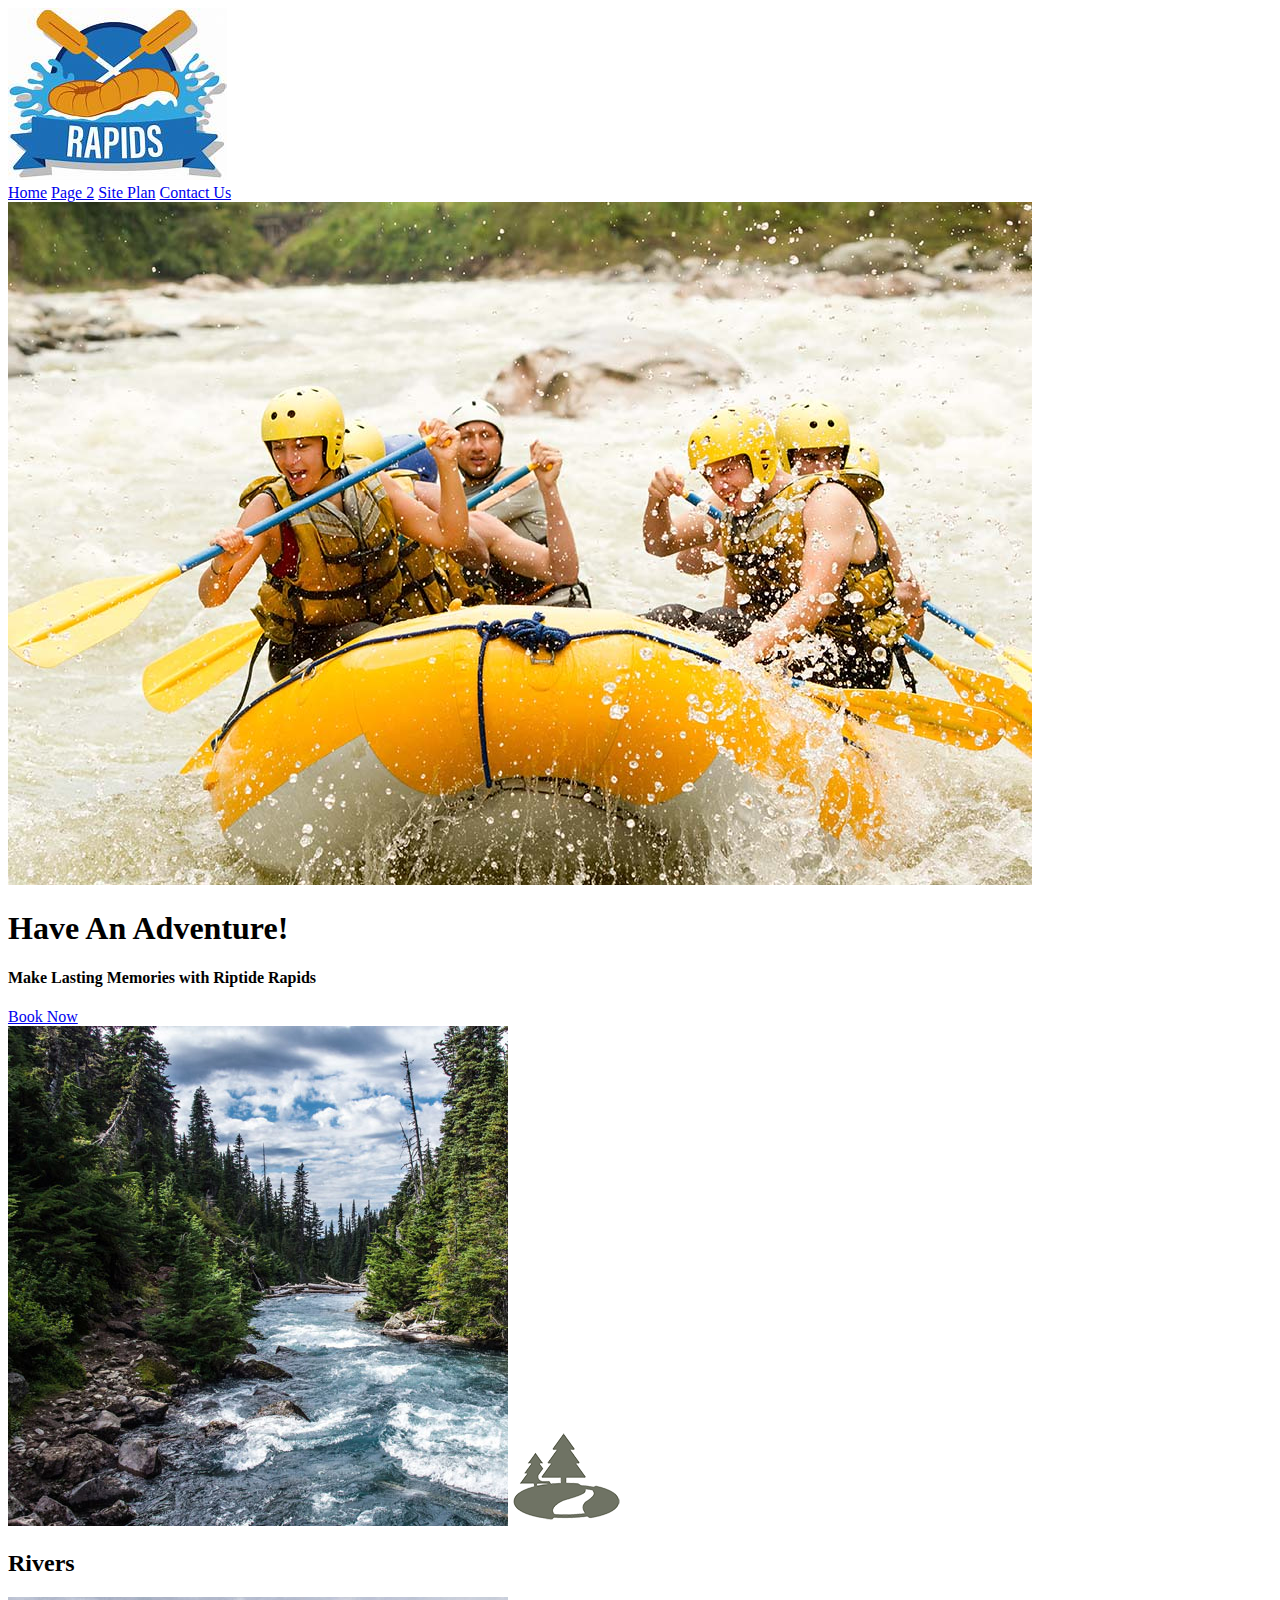
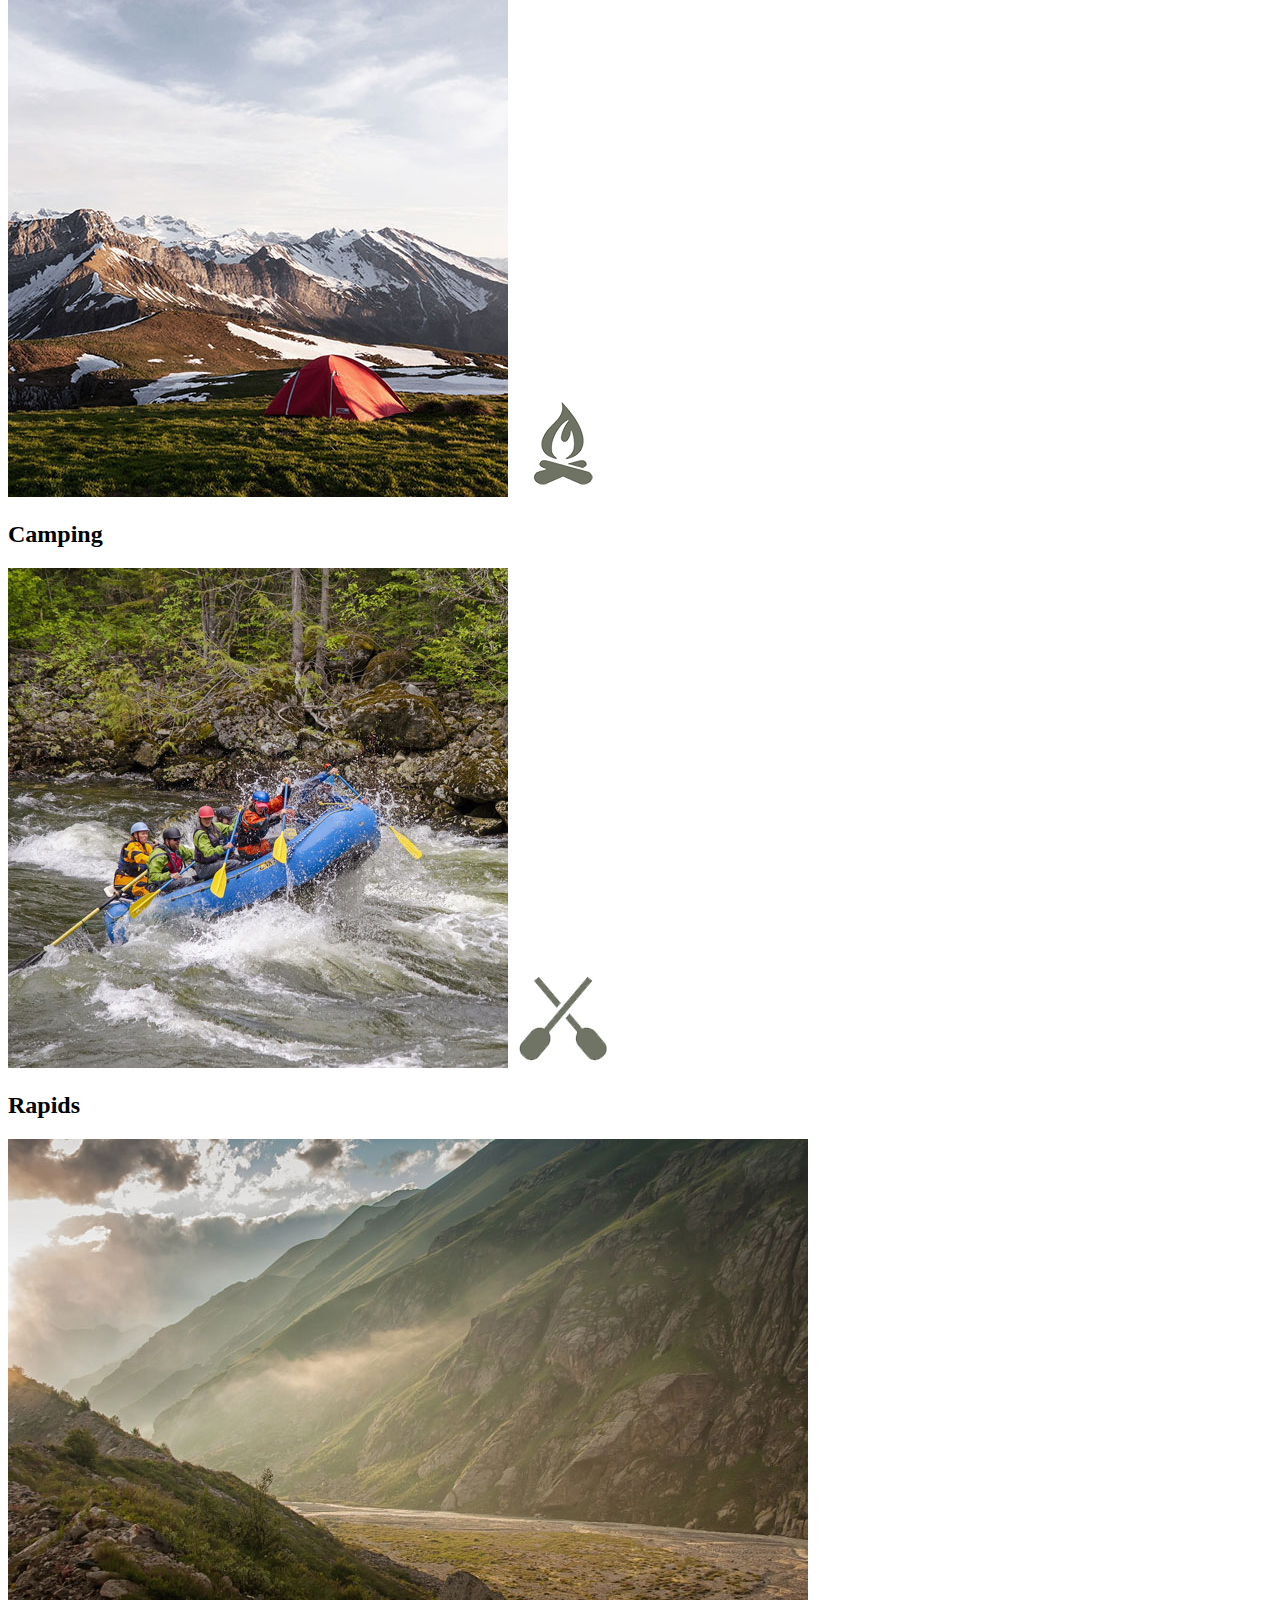
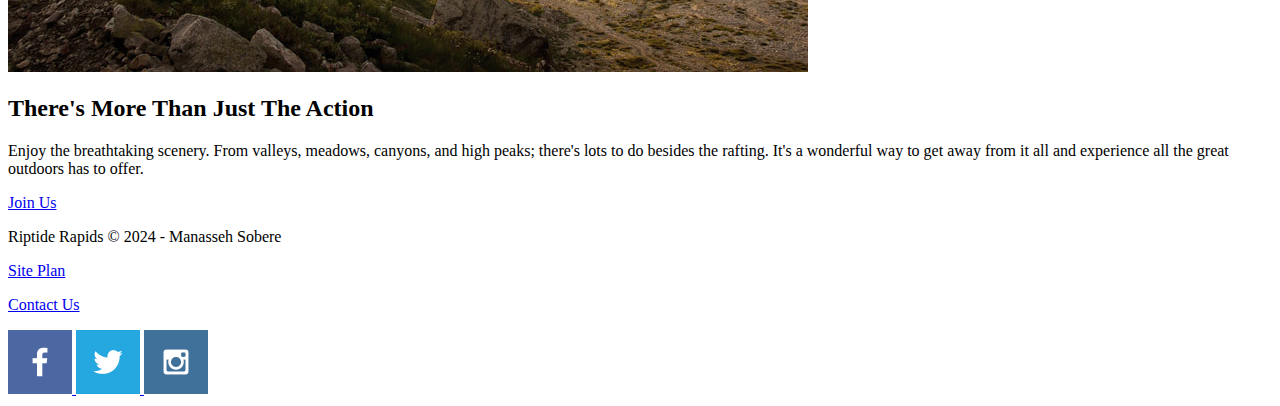
==== wwr/index.html @ bb6d7c85 "wwr index and pics added" ====
<!DOCTYPE html>
<html lang="en">
<head>
    <meta charset="UTF-8">
    <meta name="viewport" content="width=device-width, initial-scale=1.0">
    <title>Whitewater Rafting Vacations | Riptide Rapids | Home</title>
</head>
<body>
<header>
    <a id="logo_link" href="index.html" > 
        <img class="logo" src="images/rapids_crossedoars.jpeg" alt="Riptide Rapids Logo">
    </a>   
    <nav>
        <a href="index.html">Home</a>
        <a href="#">Page 2</a>
        <a href="site-plan-rafting.html">Site Plan</a>
        <a href="contactus.html">Contact Us</a>
    </nav>
</header>
<div id="hero">
    <div id="hero-box">
        <img id="hero-img" src="images/hero.png" alt="People enjoying rafting">
    </div>
    <section id="hero-msg">
        <h1 class="hometitle">Have An Adventure!</h1>
        <h4>Make Lasting Memories with Riptide Rapids</h4>
        <div class="button-box">
            <a class="book" href="contactus.html">Book Now</a>
        </div>
    </section>
</div>
<main class="home grid">
    <section class="rivers-card">
        <img class="card-img" src="images/rivers.jpg" alt="river in forest">
        <img class="icon" src="images/river_icon.png" alt="river icon">
        <h2>Rivers</h2>
    </section> 
    <section class="camping-card">
        <img class="card-img" src="images/camping.jpg" alt="tent in mountains">
        <img class="icon" src="images/fire_icon.png" alt="fire icon">
        <h2>Camping</h2>
    </section> 
    <section class="rapids-card">
        <img class="card-img" src="images/rapids.jpg" alt="rafting boat">
        <img class="icon" src="images/oars.png" alt="oars icon">
        <h2>Rapids</h2>
    </section>
    <img class="mountains" src="images/mountains.jpg" alt="Misty mountains">
    <section class="msg">
        <h2>There's More Than Just The Action</h2>
        <p>Enjoy the breathtaking scenery. From valleys, meadows, canyons, and high peaks; there's lots to do besides the rafting. It's a wonderful way to get away from it all and experience all the great outdoors has to offer.</p>
        <a class="join" href="rivers.html">Join Us</a>
    </section>
</main>
<footer>
    <p>Riptide Rapids &copy; 2024 - Manasseh Sobere</p>
    <p><a href="site-plan-rafting.html">Site Plan</a></p>
    <p><a href="contactus.html">Contact Us</a></p>
    <div class="social">
        <a href="https://facebook.com">
            <img src="images/facebook.png" alt="facebook icon">
        </a>
        <a href="https://twitter.com">
            <img src="images/twitter.png" alt="twitter icon">
        </a>
        <a href="https://instagram.com">
            <img src="images/instagram.png" alt="instagram icon">
        </a>
    </div>
</footer>
</body>
</html>
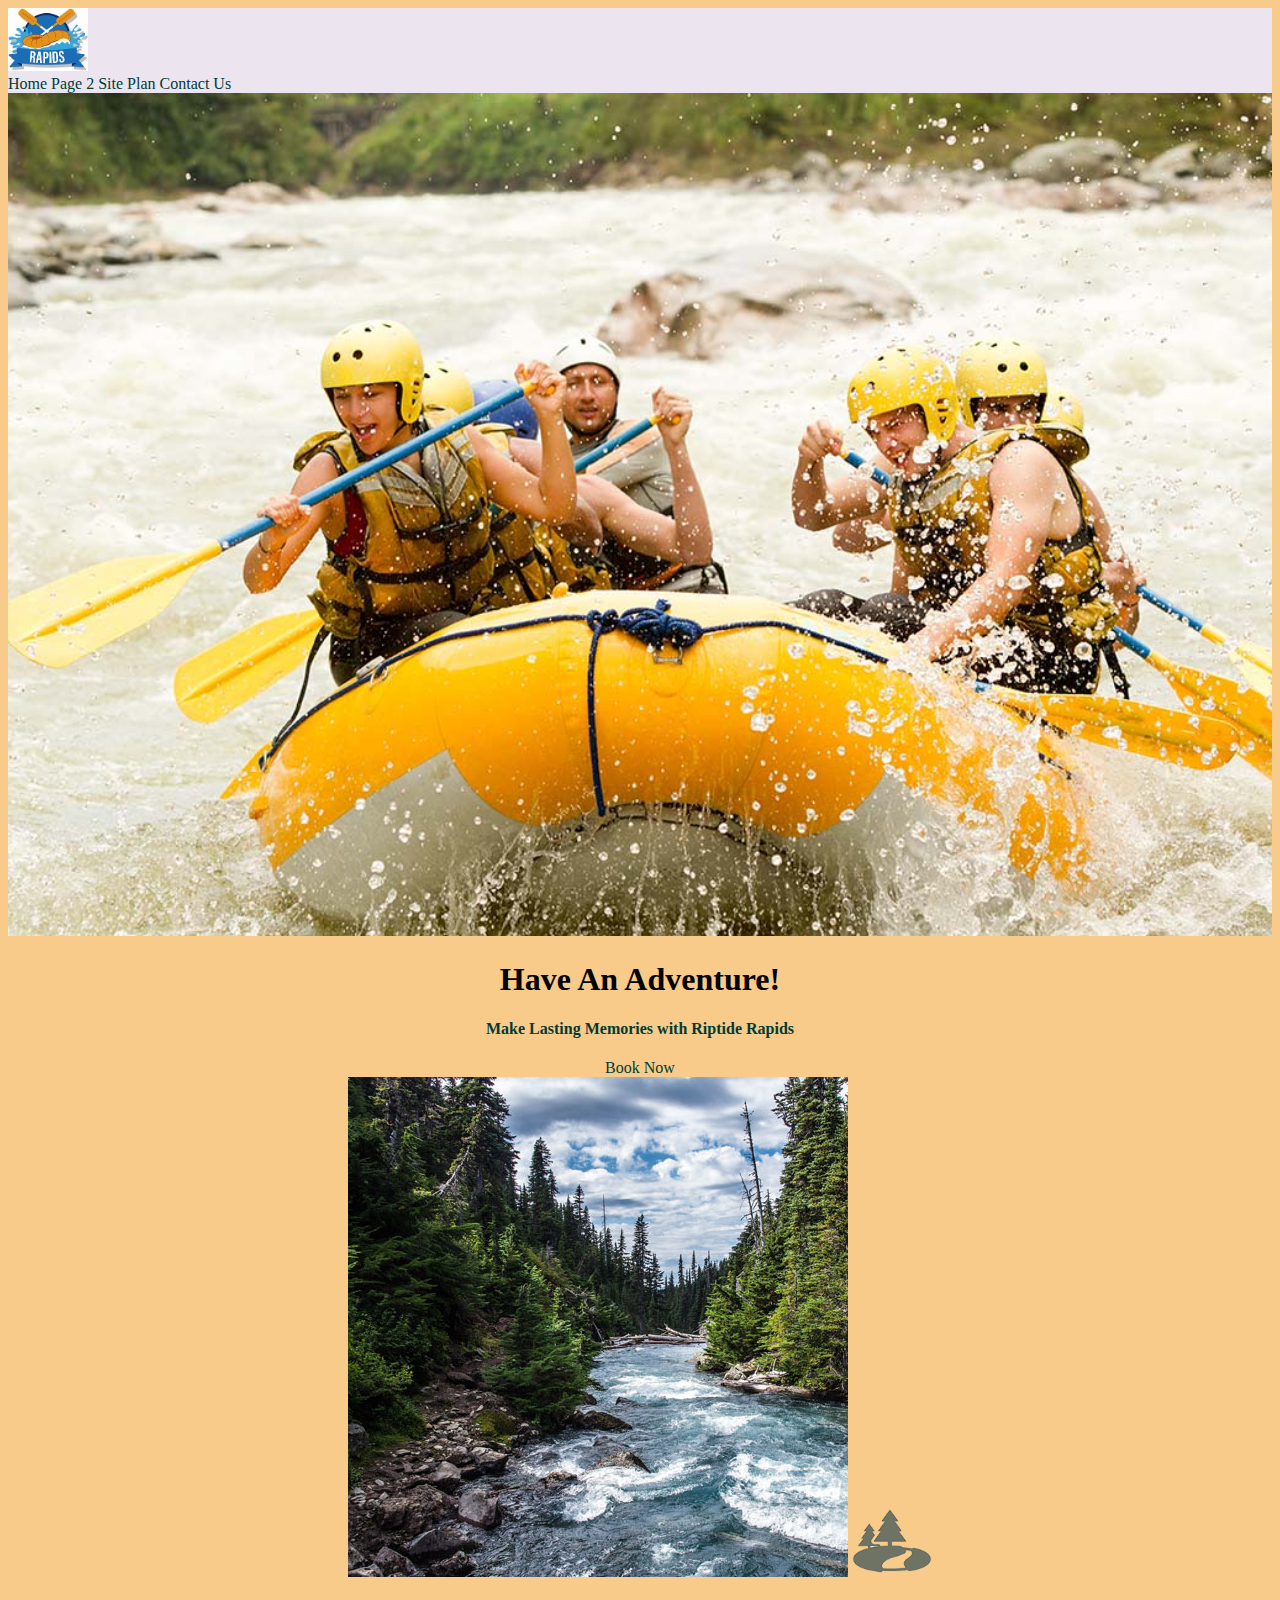
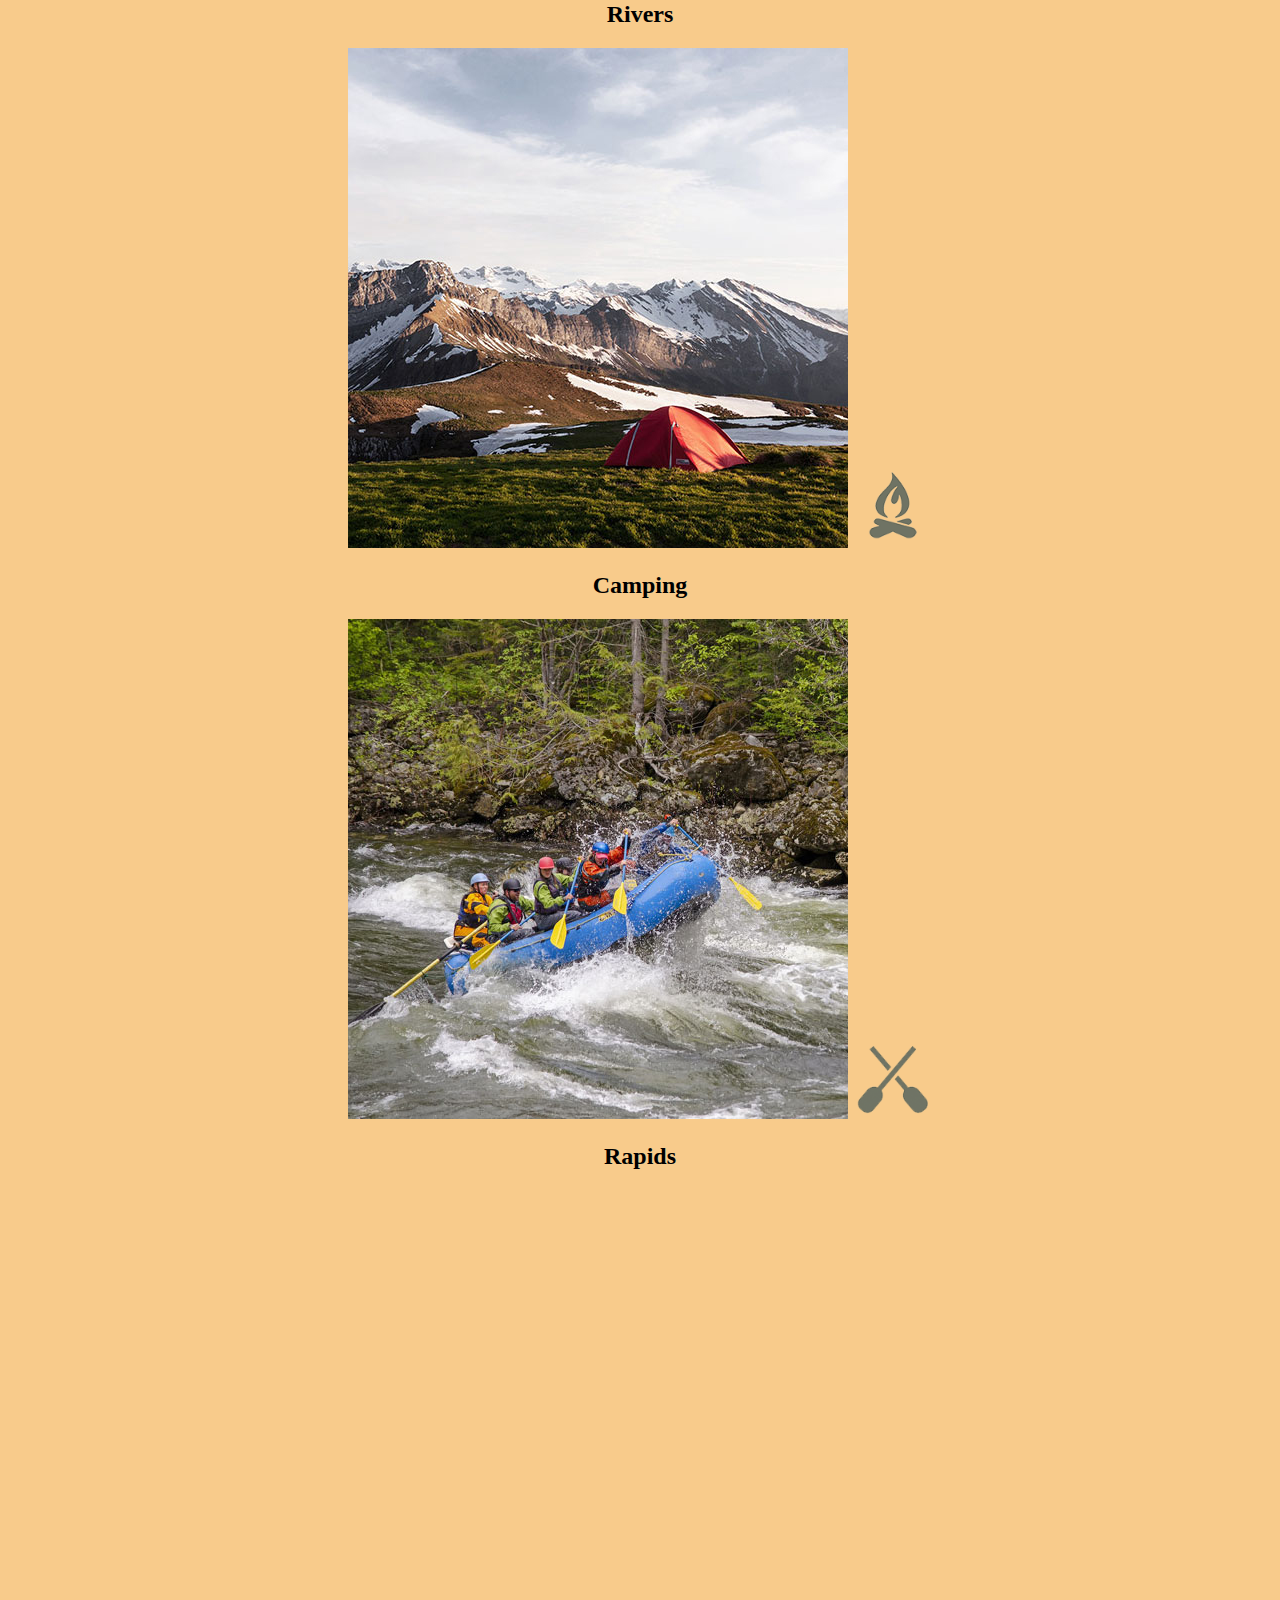
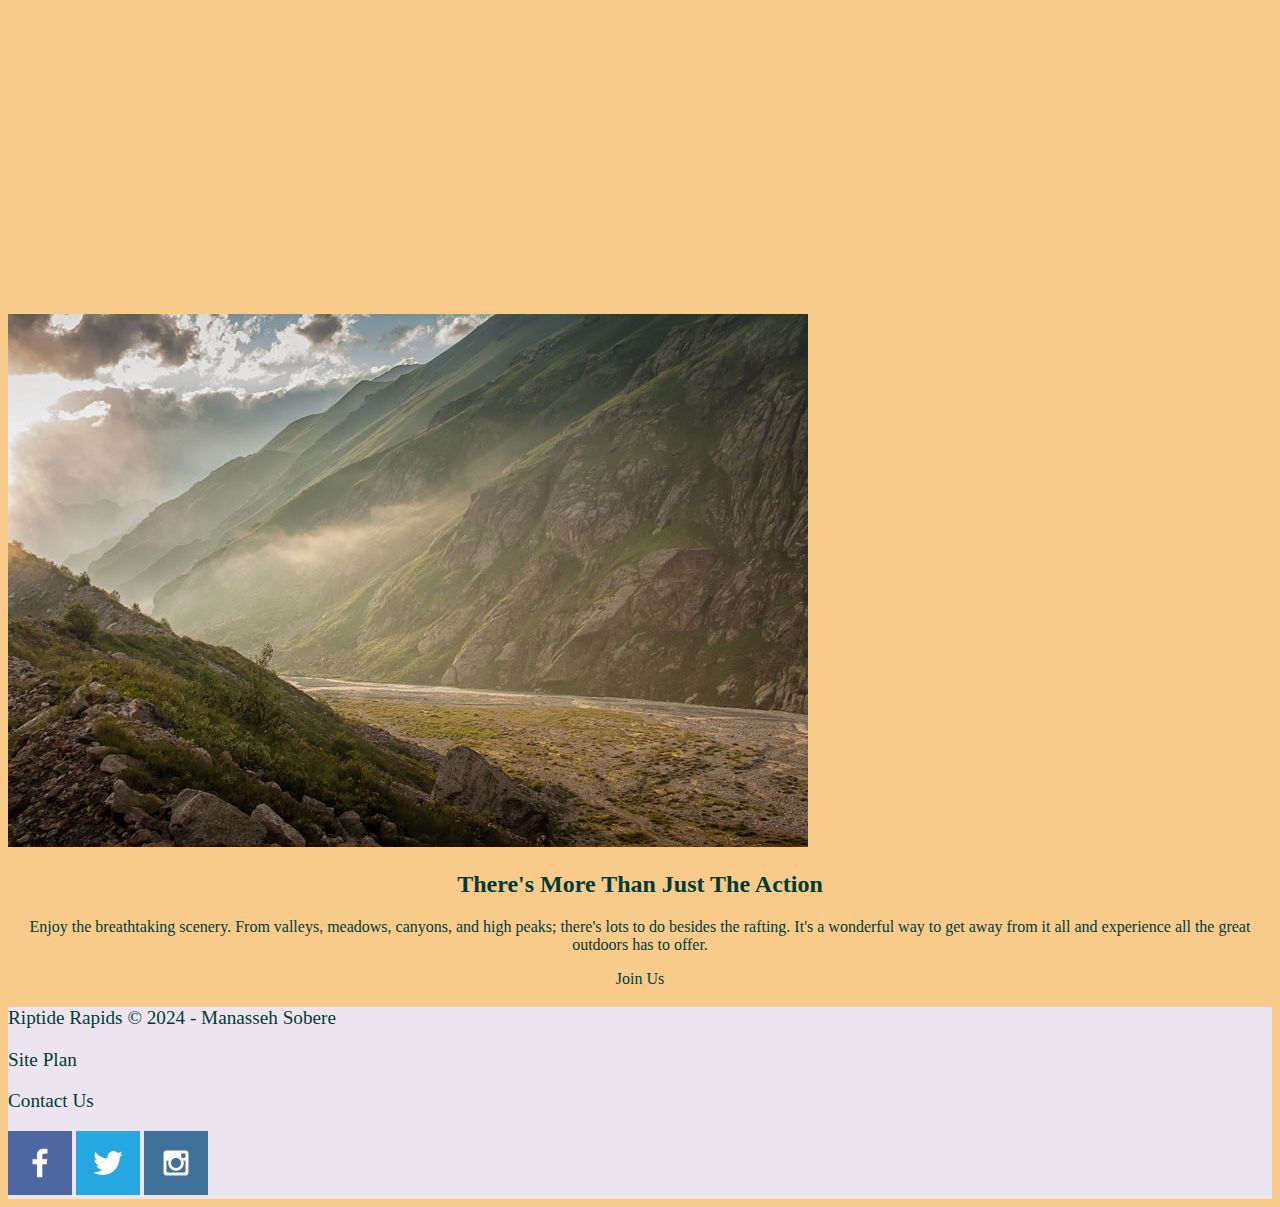
==== commit 93952730: "started the css for my wwr index" ====
--- a/wwr/index.html
+++ b/wwr/index.html
@@ -1,72 +1,77 @@
 <!DOCTYPE html>
 <html lang="en">
-<head>
-    <meta charset="UTF-8">
-    <meta name="viewport" content="width=device-width, initial-scale=1.0">
-    <title>Whitewater Rafting Vacations | Riptide Rapids | Home</title>
-</head>
-<body>
-<header>
-    <a id="logo_link" href="index.html" > 
-        <img class="logo" src="images/rapids_crossedoars.jpeg" alt="Riptide Rapids Logo">
-    </a>   
-    <nav>
-        <a href="index.html">Home</a>
-        <a href="#">Page 2</a>
-        <a href="site-plan-rafting.html">Site Plan</a>
-        <a href="contactus.html">Contact Us</a>
-    </nav>
-</header>
-<div id="hero">
-    <div id="hero-box">
-        <img id="hero-img" src="images/hero.png" alt="People enjoying rafting">
-    </div>
-    <section id="hero-msg">
-        <h1 class="hometitle">Have An Adventure!</h1>
-        <h4>Make Lasting Memories with Riptide Rapids</h4>
-        <div class="button-box">
-            <a class="book" href="contactus.html">Book Now</a>
+    <head>
+        <meta charset="UTF-8">
+        <meta name="viewport" content="width=device-width, initial-scale=1.0">
+        <title>Whitewater Rafting Vacations | Riptide Rapids | Home</title>
+        <link rel="stylesheet" href="styles/style.css">
+    </head>
+    <body>
+        <div id="content">
+            <header>
+                <a id="logo_link" href="index.html" > 
+                    <img class="logo" src="images/rapids_crossedoars.jpeg" alt="Riptide Rapids Logo">
+                </a>   
+                <nav>
+                    <a href="index.html">Home</a>
+                    <a href="#">Page 2</a>
+                    <a href="site-plan-rafting.html">Site Plan</a>
+                    <a href="contactus.html">Contact Us</a>
+                </nav>
+            </header>
+            <div id="hero">
+                <div id="hero-box">
+                    <img id="hero-img" src="images/hero.png" alt="People enjoying rafting">
+                </div>
+                <section id="hero-msg">
+                    <h1 class="hometitle">Have An Adventure!</h1>
+                    <h4>Make Lasting Memories with Riptide Rapids</h4>
+                    <div class="button-box">
+                        <a class="book" href="contactus.html">Book Now</a>
+                    </div>
+                </section>
+            </div>
+            <main class="home grid">
+                <section class="rivers-card">
+                    <img class="card-img" src="images/rivers.jpg" alt="river in forest">
+                    <img class="icon" src="images/river_icon.png" alt="river icon">
+                    <h2>Rivers</h2>
+                </section> 
+                <section class="camping-card">
+                    <img class="card-img" src="images/camping.jpg" alt="tent in mountains">
+                    <img class="icon" src="images/fire_icon.png" alt="fire icon">
+                    <h2>Camping</h2>
+                </section> 
+                <section class="rapids-card">
+                    <img class="card-img" src="images/rapids.jpg" alt="rafting boat">
+                    <img class="icon" src="images/oars.png" alt="oars icon">
+                    <h2>Rapids</h2>
+                </section>
+                <div id="background"></div>
+                <img class="mountains" src="images/mountains.jpg" alt="Misty mountains">
+                <section class="msg">
+                    <h2>There's More Than Just The Action</h2>
+                    <p>Enjoy the breathtaking scenery. From valleys, meadows, canyons, and high peaks; there's lots to do besides the rafting. It's a wonderful way to get away from it all and experience all the great outdoors has to offer.</p>
+                    <a class="join" href="rivers.html">Join Us</a>
+                </section>
+            </main>
+            <footer>
+                <p>Riptide Rapids &copy; 2024 - Manasseh Sobere</p>
+                <p><a href="site-plan-rafting.html">Site Plan</a></p>
+                <p><a href="contactus.html">Contact Us</a></p>
+                <div class="social">
+                    <a href="https://facebook.com" target="_blank">
+                        <img src="images/facebook.png" alt="facebook icon">
+                    </a>
+                    <a href="https://twitter.com" target="_blank">
+                        <img src="images/twitter.png" alt="twitter icon">
+                    </a>
+                    <a href="https://instagram.com" target="_blank">
+                        <img src="images/instagram.png" alt="instagram icon">
+                    </a>
+                </div>
+            </footer>
         </div>
-    </section>
-</div>
-<main class="home grid">
-    <section class="rivers-card">
-        <img class="card-img" src="images/rivers.jpg" alt="river in forest">
-        <img class="icon" src="images/river_icon.png" alt="river icon">
-        <h2>Rivers</h2>
-    </section> 
-    <section class="camping-card">
-        <img class="card-img" src="images/camping.jpg" alt="tent in mountains">
-        <img class="icon" src="images/fire_icon.png" alt="fire icon">
-        <h2>Camping</h2>
-    </section> 
-    <section class="rapids-card">
-        <img class="card-img" src="images/rapids.jpg" alt="rafting boat">
-        <img class="icon" src="images/oars.png" alt="oars icon">
-        <h2>Rapids</h2>
-    </section>
-    <img class="mountains" src="images/mountains.jpg" alt="Misty mountains">
-    <section class="msg">
-        <h2>There's More Than Just The Action</h2>
-        <p>Enjoy the breathtaking scenery. From valleys, meadows, canyons, and high peaks; there's lots to do besides the rafting. It's a wonderful way to get away from it all and experience all the great outdoors has to offer.</p>
-        <a class="join" href="rivers.html">Join Us</a>
-    </section>
-</main>
-<footer>
-    <p>Riptide Rapids &copy; 2024 - Manasseh Sobere</p>
-    <p><a href="site-plan-rafting.html">Site Plan</a></p>
-    <p><a href="contactus.html">Contact Us</a></p>
-    <div class="social">
-        <a href="https://facebook.com">
-            <img src="images/facebook.png" alt="facebook icon">
-        </a>
-        <a href="https://twitter.com">
-            <img src="images/twitter.png" alt="twitter icon">
-        </a>
-        <a href="https://instagram.com">
-            <img src="images/instagram.png" alt="instagram icon">
-        </a>
-    </div>
-</footer>
-</body>
+
+    </body>
 </html>--- a/wwr/styles/style.css
+++ b/wwr/styles/style.css
@@ -0,0 +1,105 @@
+#content{
+    max-width: 1600px;
+    margin: 0 auto;
+}
+
+body{
+    background-color: #F8CB8B;
+}
+
+header{
+    background-color: #ECE5F0;
+}
+
+nav a{
+    text-align: center;
+    color: #003B36;
+    text-decoration: none;
+}
+
+nav a:hover{
+    background-color: #ECE5F0;
+    color: #012622;
+}
+
+.home-title{
+    color: #003B36;
+}
+
+h4{
+    color: #003B36;
+}
+
+#hero-msg h1, #hero-msg h4{
+    text-align: center;
+}
+
+#hero-img{
+    width: 100%;
+}
+
+.button-box{
+    text-align: center;
+}
+
+main section{
+    text-align: center;
+}
+
+.book, .join{
+    background-color: #F8CB8B;
+    color: #003B36;
+    text-decoration: none;
+}
+
+.book:hover, .join:hover{
+    background-color: #ECE5F0;
+    color: #012622;
+}
+
+#background{
+    height: 725px;
+    background-color: #F8CB8B;
+}
+
+.msg{
+    background-color: #F8CB8B;
+}
+
+.msg h2{
+    color: #003B36;
+}
+
+.msg p{
+    color: #003B36;
+}
+
+.logo{
+    width: 80px;
+}
+
+.icon{
+    width: 80px;
+}
+
+footer{
+    background-color: #ECE5F0;
+    color: #003B36;
+}
+
+footer a{
+    color: #003B36;
+    text-decoration: none;
+}
+
+footer a:hover{
+    color: #012622;
+}
+
+footer p{
+    font-size: 1.2em;
+}
+
+footer p a:hover{
+    text-decoration: underline;
+}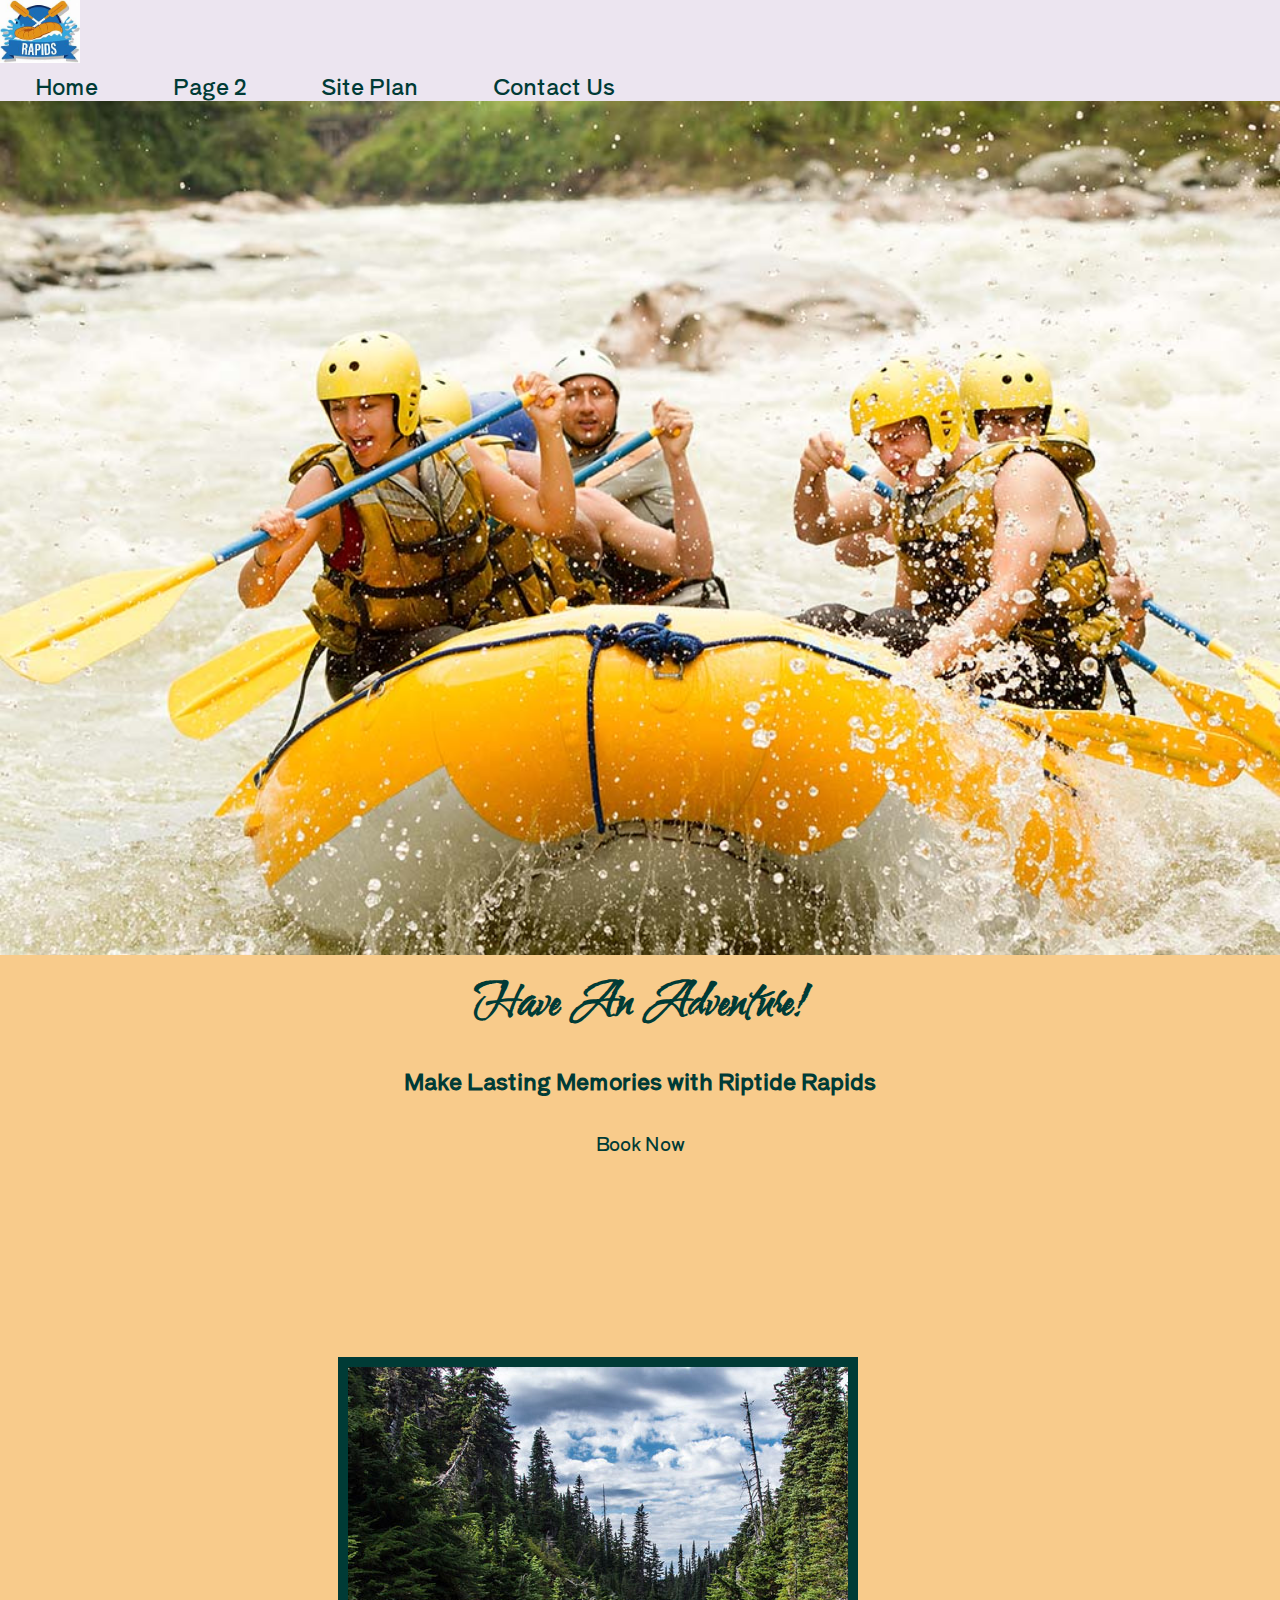
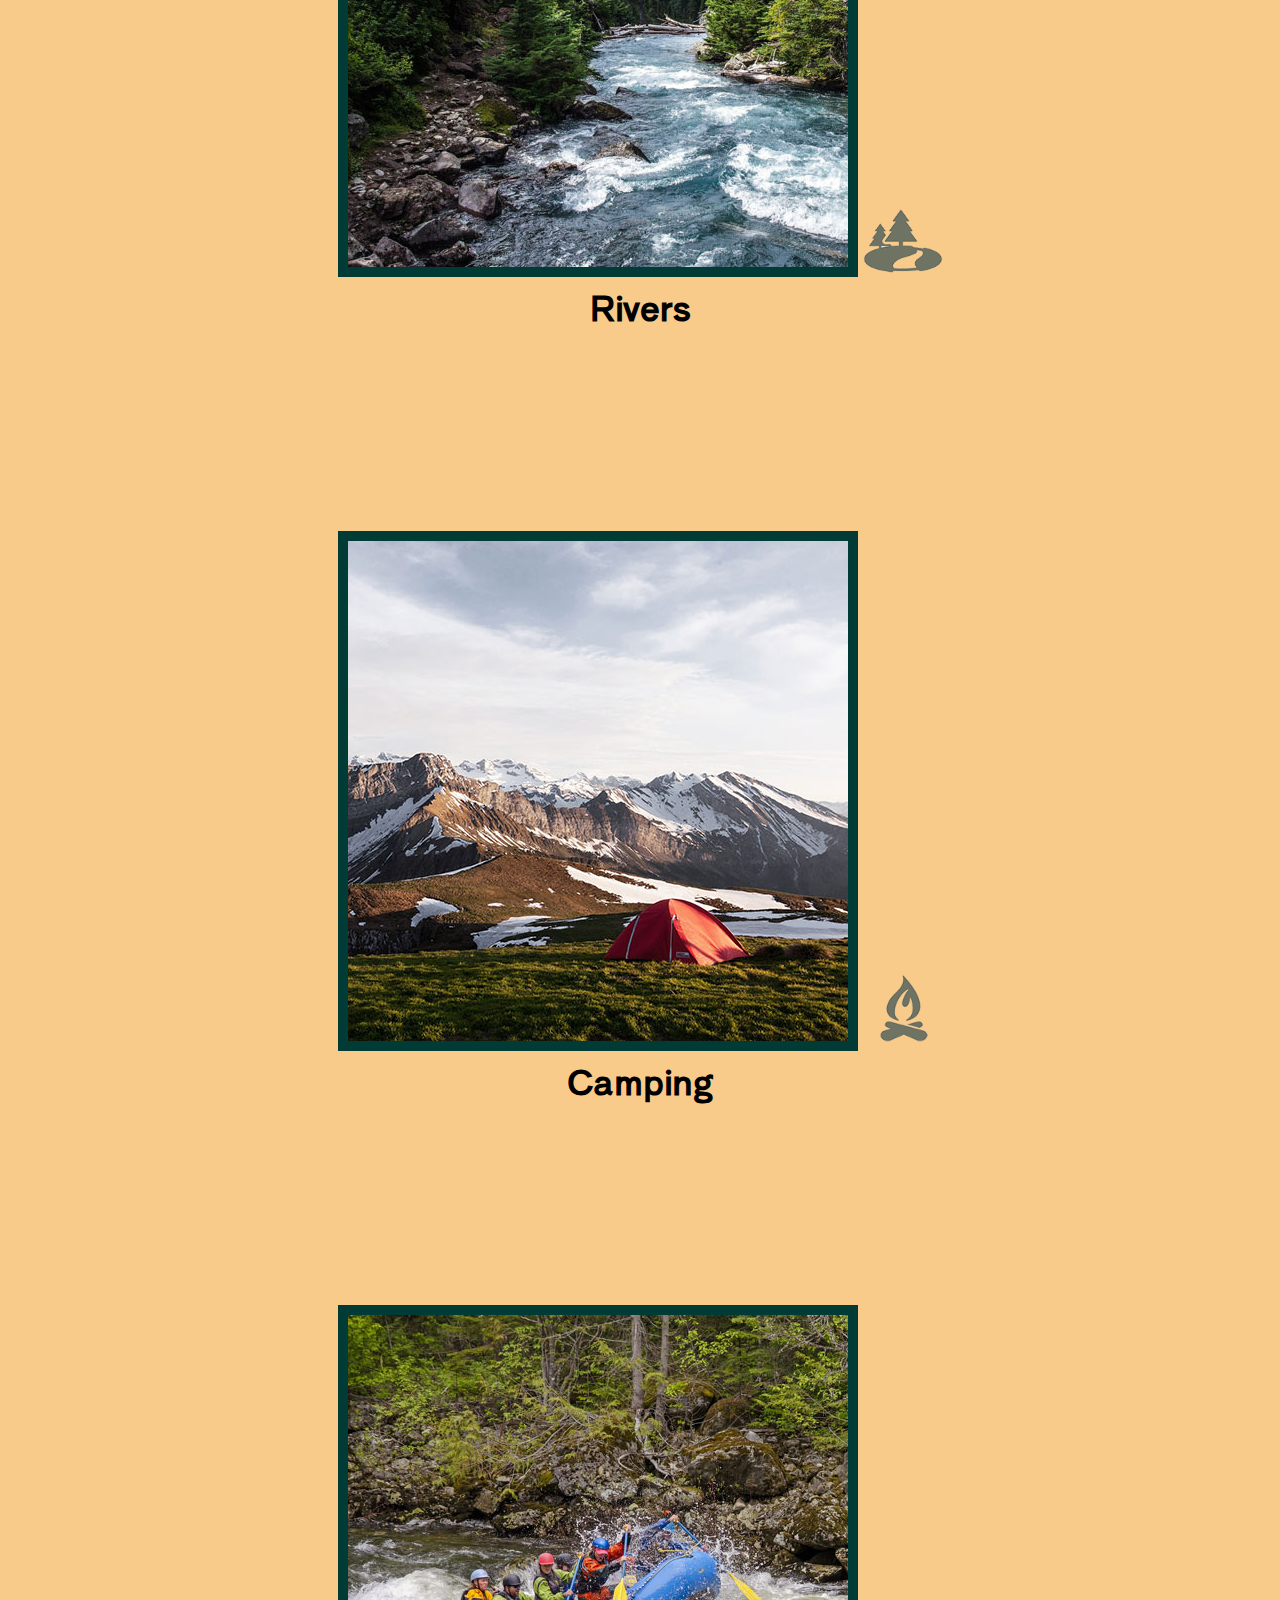
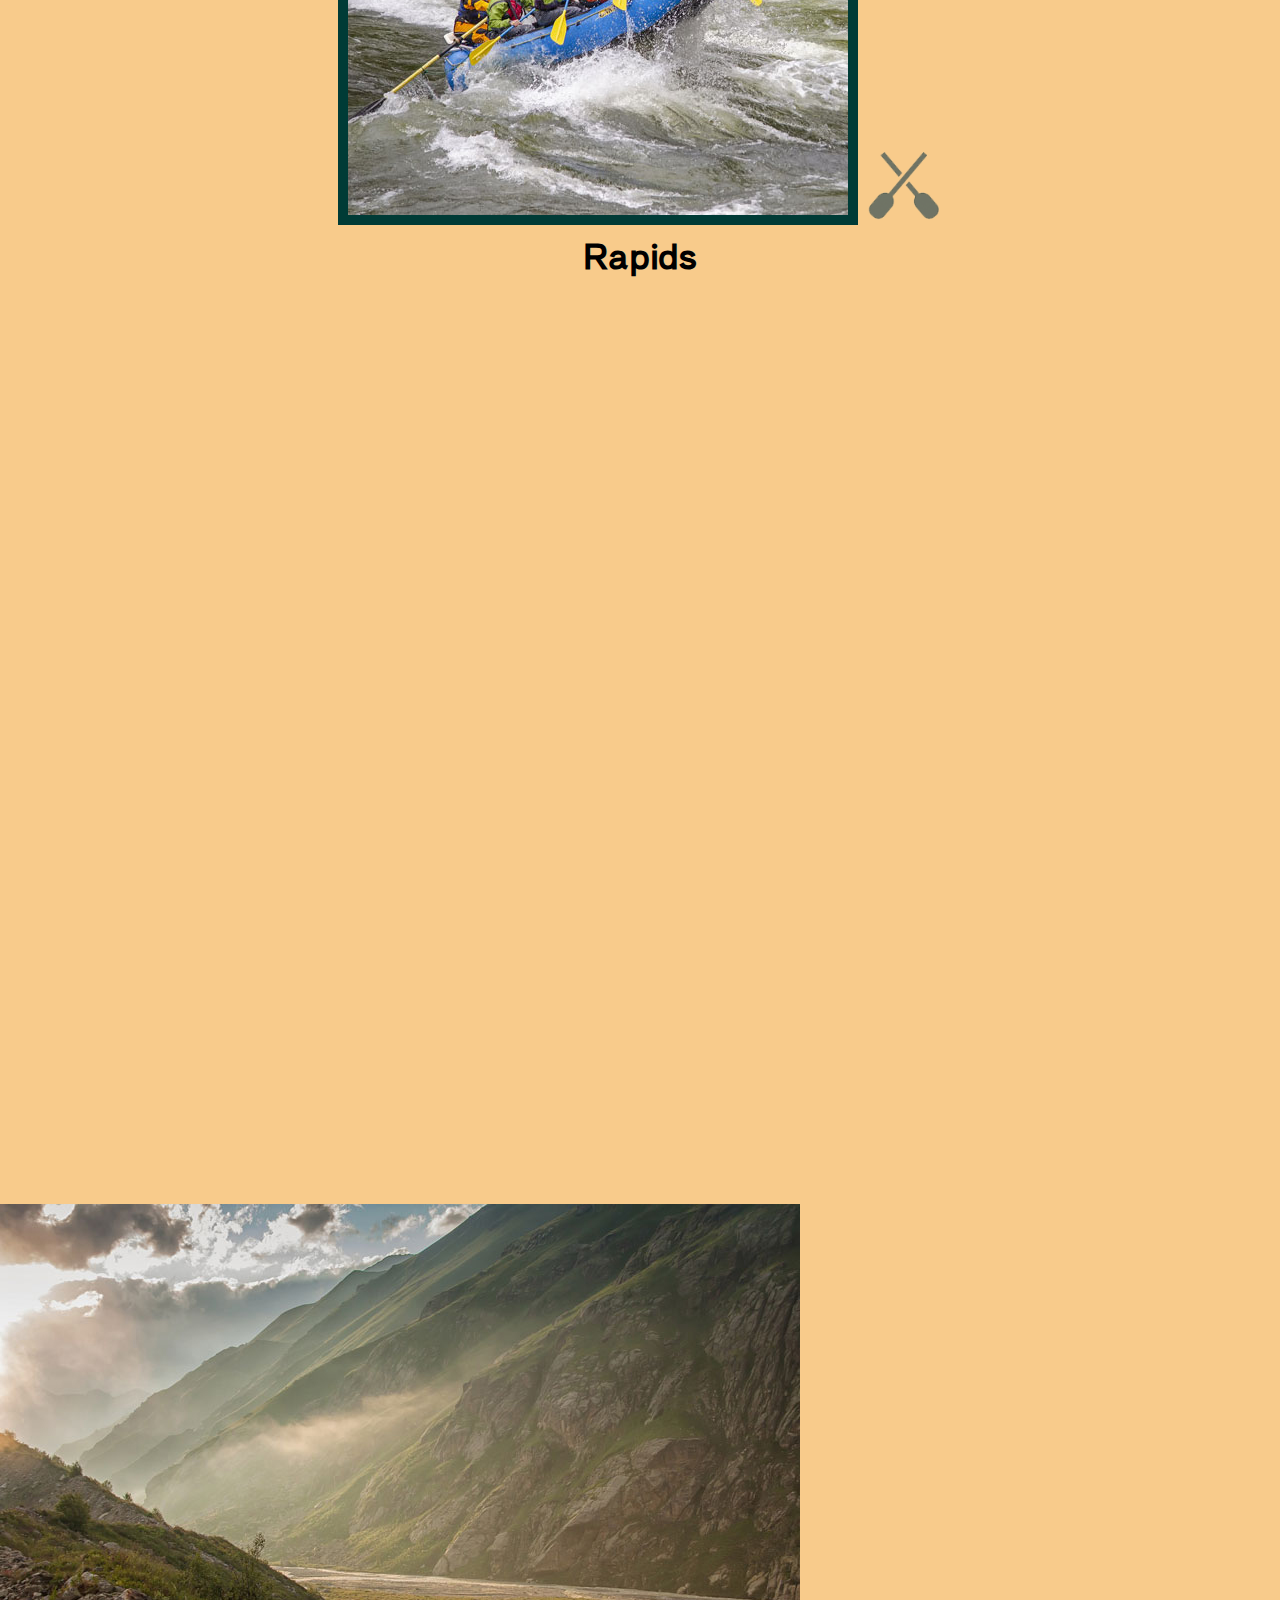
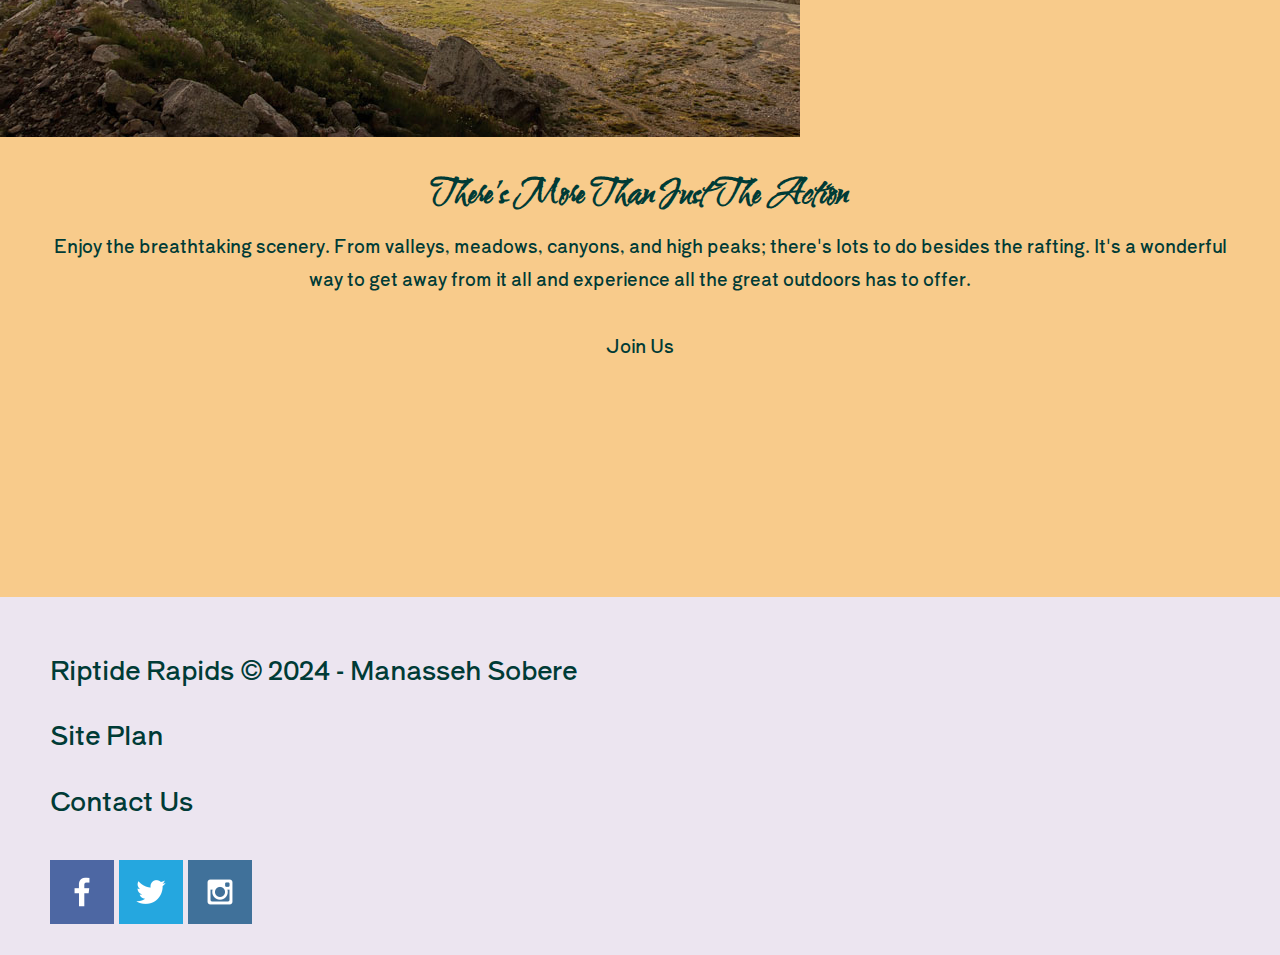
==== commit c4fd7606: "wwr index update: fonts and spacing" ====
--- a/wwr/index.html
+++ b/wwr/index.html
@@ -24,7 +24,7 @@
                     <img id="hero-img" src="images/hero.png" alt="People enjoying rafting">
                 </div>
                 <section id="hero-msg">
-                    <h1 class="hometitle">Have An Adventure!</h1>
+                    <h1 class="home-title">Have An Adventure!</h1>
                     <h4>Make Lasting Memories with Riptide Rapids</h4>
                     <div class="button-box">
                         <a class="book" href="contactus.html">Book Now</a>
--- a/wwr/styles/style.css
+++ b/wwr/styles/style.css
@@ -1,3 +1,5 @@
+@import url('https://fonts.googleapis.com/css2?family=Shippori+Antique&family=Water+Brush&display=swap');
+
 #content{
     max-width: 1600px;
     margin: 0 auto;
@@ -5,25 +7,41 @@
 
 body{
     background-color: #F8CB8B;
+    font-family: 'Shippori Antique', Verdana, sans-serif;
+    font-size: 22px;
+    margin: 0;
+    padding: 0;
+}
+
+h2{
+    margin: 0;
 }
 
 header{
     background-color: #ECE5F0;
 }
 
+#logo_link{
+    padding-top: 5px;
+}
+
 nav a{
     text-align: center;
     color: #003B36;
     text-decoration: none;
+    padding: 35px;
 }
 
 nav a:hover{
-    background-color: #ECE5F0;
-    color: #012622;
+    background-color: #012622;
+    color: #ECE5F0;
 }
 
 .home-title{
     color: #003B36;
+    font-family: 'Water Brush', 'Brush Script MT', serif;
+    font-size: 2em;
+    margin-top: 10px;
 }
 
 h4{
@@ -46,10 +64,18 @@
     text-align: center;
 }
 
+main section img{
+    box-sizing: border-box;
+}
+
 .book, .join{
     background-color: #F8CB8B;
     color: #003B36;
     text-decoration: none;
+    font-size: 18px;
+    padding: 15px 30px;
+    margin-top: 50px;
+    border-radius: 5px;
 }
 
 .book:hover, .join:hover{
@@ -64,14 +90,19 @@
 
 .msg{
     background-color: #F8CB8B;
+    line-height: 1.5em;
+    padding: 35px;
 }
 
 .msg h2{
     color: #003B36;
+    font-family: 'Water Brush', 'Brush Script MT', serif;
 }
 
 .msg p{
     color: #003B36;
+    font-size: .8em;
+    padding-bottom: 15px;
 }
 
 .logo{
@@ -80,11 +111,22 @@
 
 .icon{
     width: 80px;
+    padding-top: 10px;
+}
+
+.rivers-card, .camping-card, .rapids-card{
+    margin: 200px 0;
+}
+
+.card-img{
+    border: 10px solid #003B36;
 }
 
 footer{
     background-color: #ECE5F0;
     color: #003B36;
+    padding: 25px 50px;
+    margin-top: 200px;
 }
 
 footer a{
@@ -102,4 +144,8 @@
 
 footer p a:hover{
     text-decoration: underline;
+}
+
+footer .social img{
+    padding-top: 15px;
 }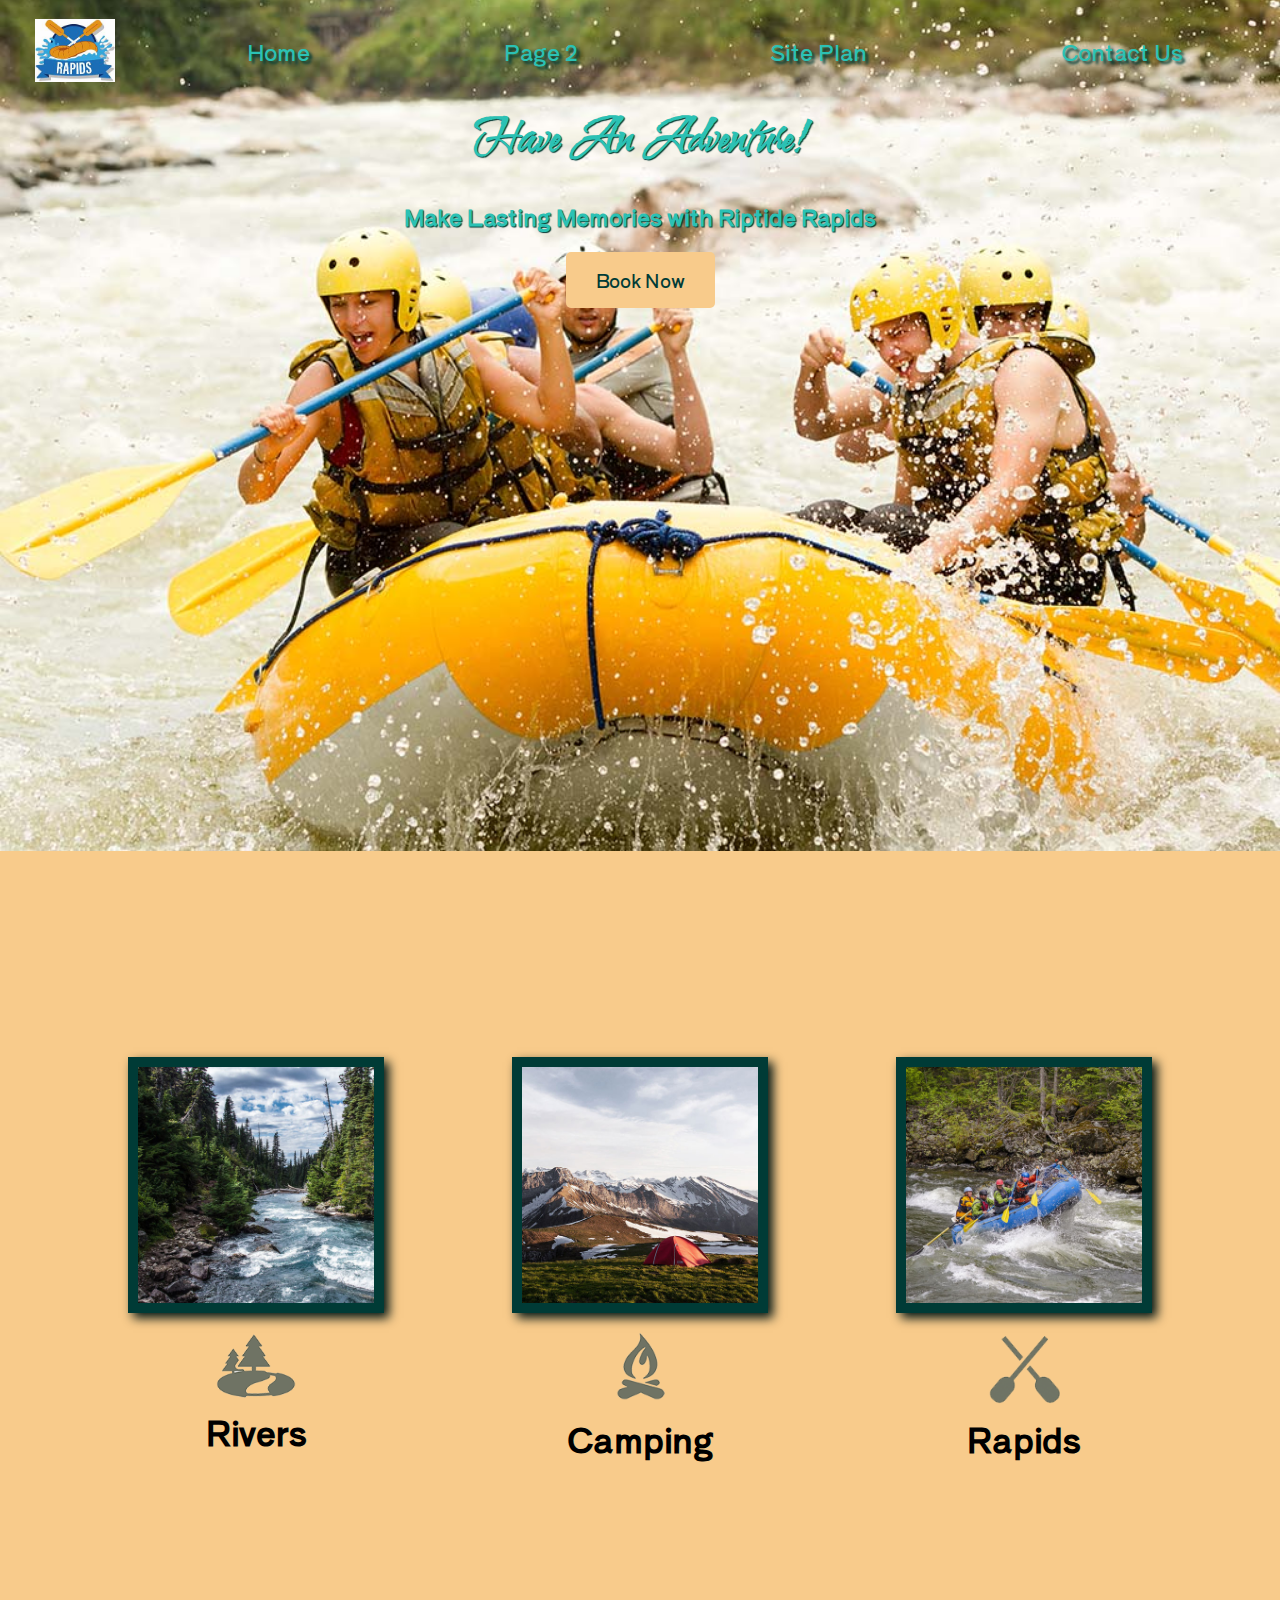
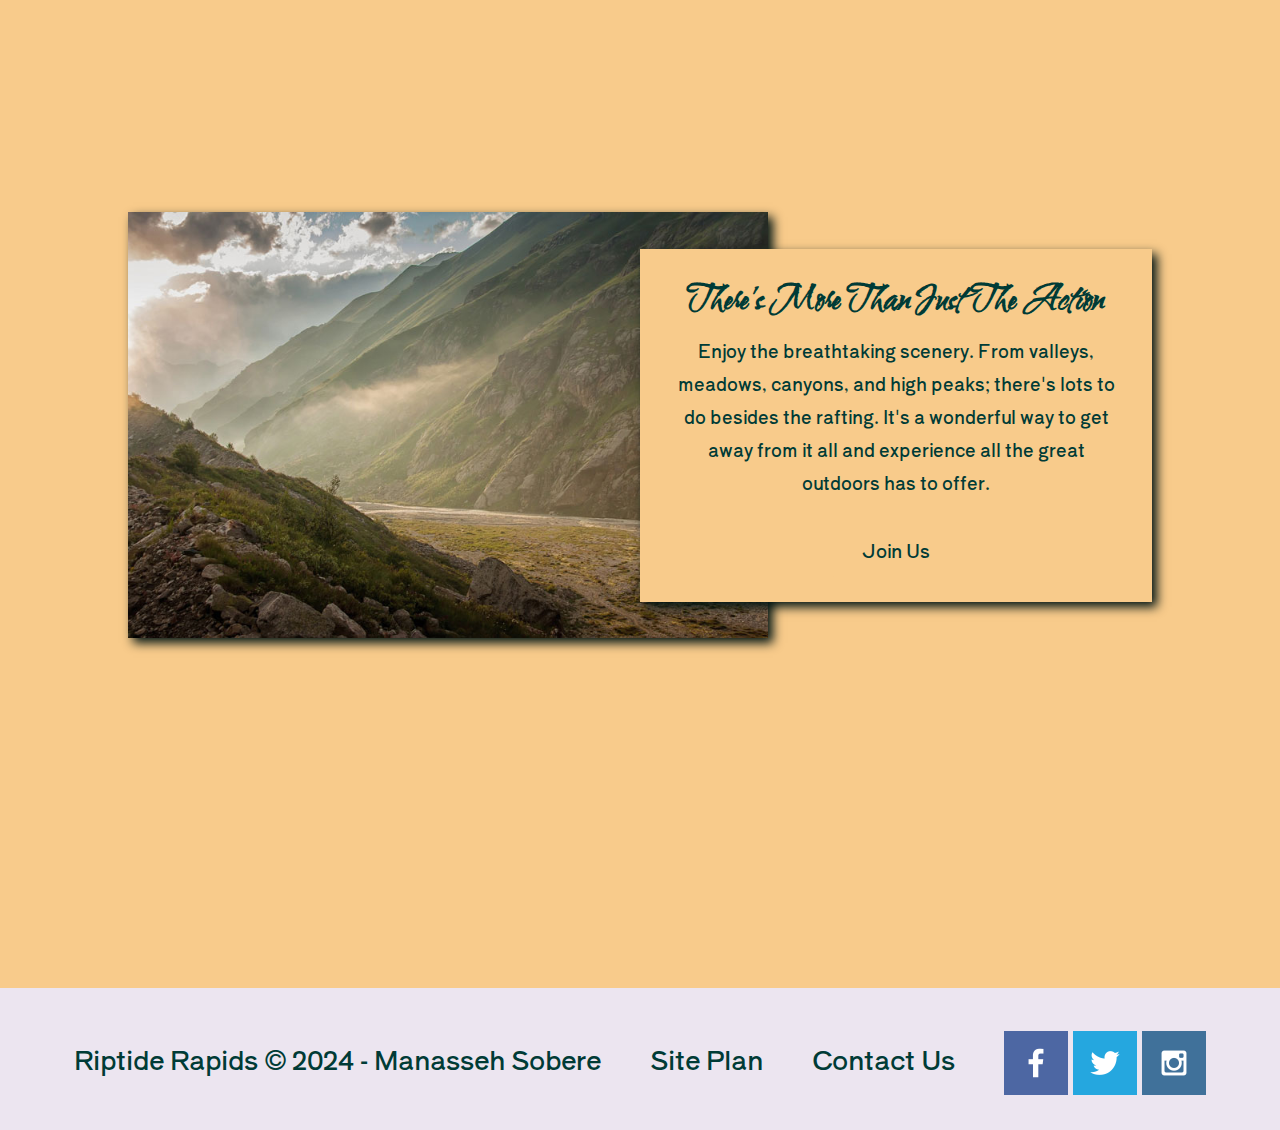
==== commit d6a9cc0f: "wwr site finishing touches with grid" ====
--- a/wwr/index.html
+++ b/wwr/index.html
@@ -31,7 +31,7 @@
                     </div>
                 </section>
             </div>
-            <main class="home grid">
+            <main class="home-grid">
                 <section class="rivers-card">
                     <img class="card-img" src="images/rivers.jpg" alt="river in forest">
                     <img class="icon" src="images/river_icon.png" alt="river icon">
--- a/wwr/styles/style.css
+++ b/wwr/styles/style.css
@@ -18,16 +18,31 @@
 }
 
 header{
-    background-color: #ECE5F0;
+    display: grid;
+    grid-template-columns: 150px auto;
 }
 
 #logo_link{
     padding-top: 5px;
-}
+    justify-self: center;
+    align-self: center;
+    grid-row: 1/2;
+}
+
+.logo{
+    width: 80px;
+}
+
+nav{
+    display: flex;
+    justify-content: space-around;
+}
+
 
 nav a{
     text-align: center;
-    color: #003B36;
+    color:  #2bc1b4;
+    text-shadow: 3px 3px 3px #003B36;
     text-decoration: none;
     padding: 35px;
 }
@@ -37,6 +52,24 @@
     color: #ECE5F0;
 }
 
+#hero{
+    display: grid;
+    grid-template-columns: 1fr 3fr 1fr;
+    margin-top: -105px;
+}
+
+#hero-box{
+    grid-column: 1/4;
+    grid-row: 1/3;
+    z-index: -1;
+}
+
+#hero-msg{
+    grid-column: 2/3;
+    grid-row: 1/2;
+    margin-top: 100px;
+}
+
 .home-title{
     color: #003B36;
     font-family: 'Water Brush', 'Brush Script MT', serif;
@@ -48,7 +81,15 @@
     color: #003B36;
 }
 
-#hero-msg h1, #hero-msg h4{
+#hero-msg h1{
+    color: #2bc1b4;
+    text-shadow: 1px 1px 1px #003B36;
+    text-align: center;
+}
+
+#hero-msg h4{
+    color: #2bc1b4;
+    text-shadow: 1px 1px 1px #003B36;
     text-align: center;
 }
 
@@ -66,6 +107,11 @@
 
 main section img{
     box-sizing: border-box;
+}
+
+.home-grid{
+    display: grid;
+    grid-template-columns: repeat(10, 1fr);
 }
 
 .book, .join{
@@ -83,43 +129,74 @@
     color: #012622;
 }
 
-#background{
-    height: 725px;
-    background-color: #F8CB8B;
-}
-
-.msg{
-    background-color: #F8CB8B;
-    line-height: 1.5em;
-    padding: 35px;
-}
-
-.msg h2{
-    color: #003B36;
-    font-family: 'Water Brush', 'Brush Script MT', serif;
-}
-
-.msg p{
-    color: #003B36;
-    font-size: .8em;
-    padding-bottom: 15px;
-}
-
-.logo{
-    width: 80px;
-}
 
 .icon{
     width: 80px;
     padding-top: 10px;
 }
 
-.rivers-card, .camping-card, .rapids-card{
+.rivers-card{
     margin: 200px 0;
+    grid-column: 2/4;
+    grid-row: 2/3;
+}
+
+.camping-card{
+    margin: 200px 0;
+    grid-column: 5/7;
+    grid-row: 2/3;
+}
+
+.rapids-card{
+    margin: 200px 0;
+    grid-column: 8/10;
+    grid-row: 2/3;
+}
+
+#background{
+    height: 725px;
+    background-color: #F8CB8B;
+    grid-column: 1/11;
+    grid-row: 4/9;
 }
 
 .card-img{
     border: 10px solid #003B36;
+    width: 100%;
+    transition: transform .5s;
+    box-shadow: 5px 5px 10px #011413;
+}
+
+.card-img:hover{
+    opacity: .6;
+    transform: scale(1.1);
+}
+
+.mountains{
+    width: 100%;
+    grid-column: 2/7;
+    grid-row: 5/8;
+    box-shadow: 5px 5px 10px #011413;
+}
+
+.msg{
+    background-color: #F8CB8B;
+    line-height: 1.5em;
+    padding: 35px;
+    grid-column: 6/10;
+    grid-row: 6/7;
+    box-shadow: 5px 5px 10px #011413;
+}
+
+.msg h2{
+    color: #003B36;
+    font-family: 'Water Brush', 'Brush Script MT', serif;
+}
+
+.msg p{
+    color: #003B36;
+    font-size: .8em;
+    padding-bottom: 15px;
 }
 
 footer{
@@ -127,6 +204,9 @@
     color: #003B36;
     padding: 25px 50px;
     margin-top: 200px;
+    display: flex;
+    justify-content: space-around;
+    align-items: center;
 }
 
 footer a{
@@ -148,4 +228,49 @@
 
 footer .social img{
     padding-top: 15px;
-}+}
+
+@media screen and (max-width: 900px) {
+    #hero, .home-grid {
+        display: block;
+        height: auto;
+    }
+    nav, footer {
+        flex-direction: column;
+    }
+    nav a {
+        display: block;
+        padding: 15px;
+    }
+    #hero {
+        margin-top: 0;
+    }
+    #hero-msg {
+        margin-top: 0;
+    }
+    #hero-msg h4 {
+        display: none;
+    }
+    #hero-msg h1 {
+        color: #6f7364;
+    }
+    .home-title {
+        font-size: 25px;
+    }
+    .rivers-card, .camping-card, .rapids-card { 
+        margin: 50px auto;
+        width: 60%;
+    }
+    #background {
+        display: none;
+    }
+    .mountains, .msg {
+        width: 80%;
+        display: block;
+        margin: 0 auto;
+    }
+    footer {
+        margin-top: 25px;
+    }
+}
+            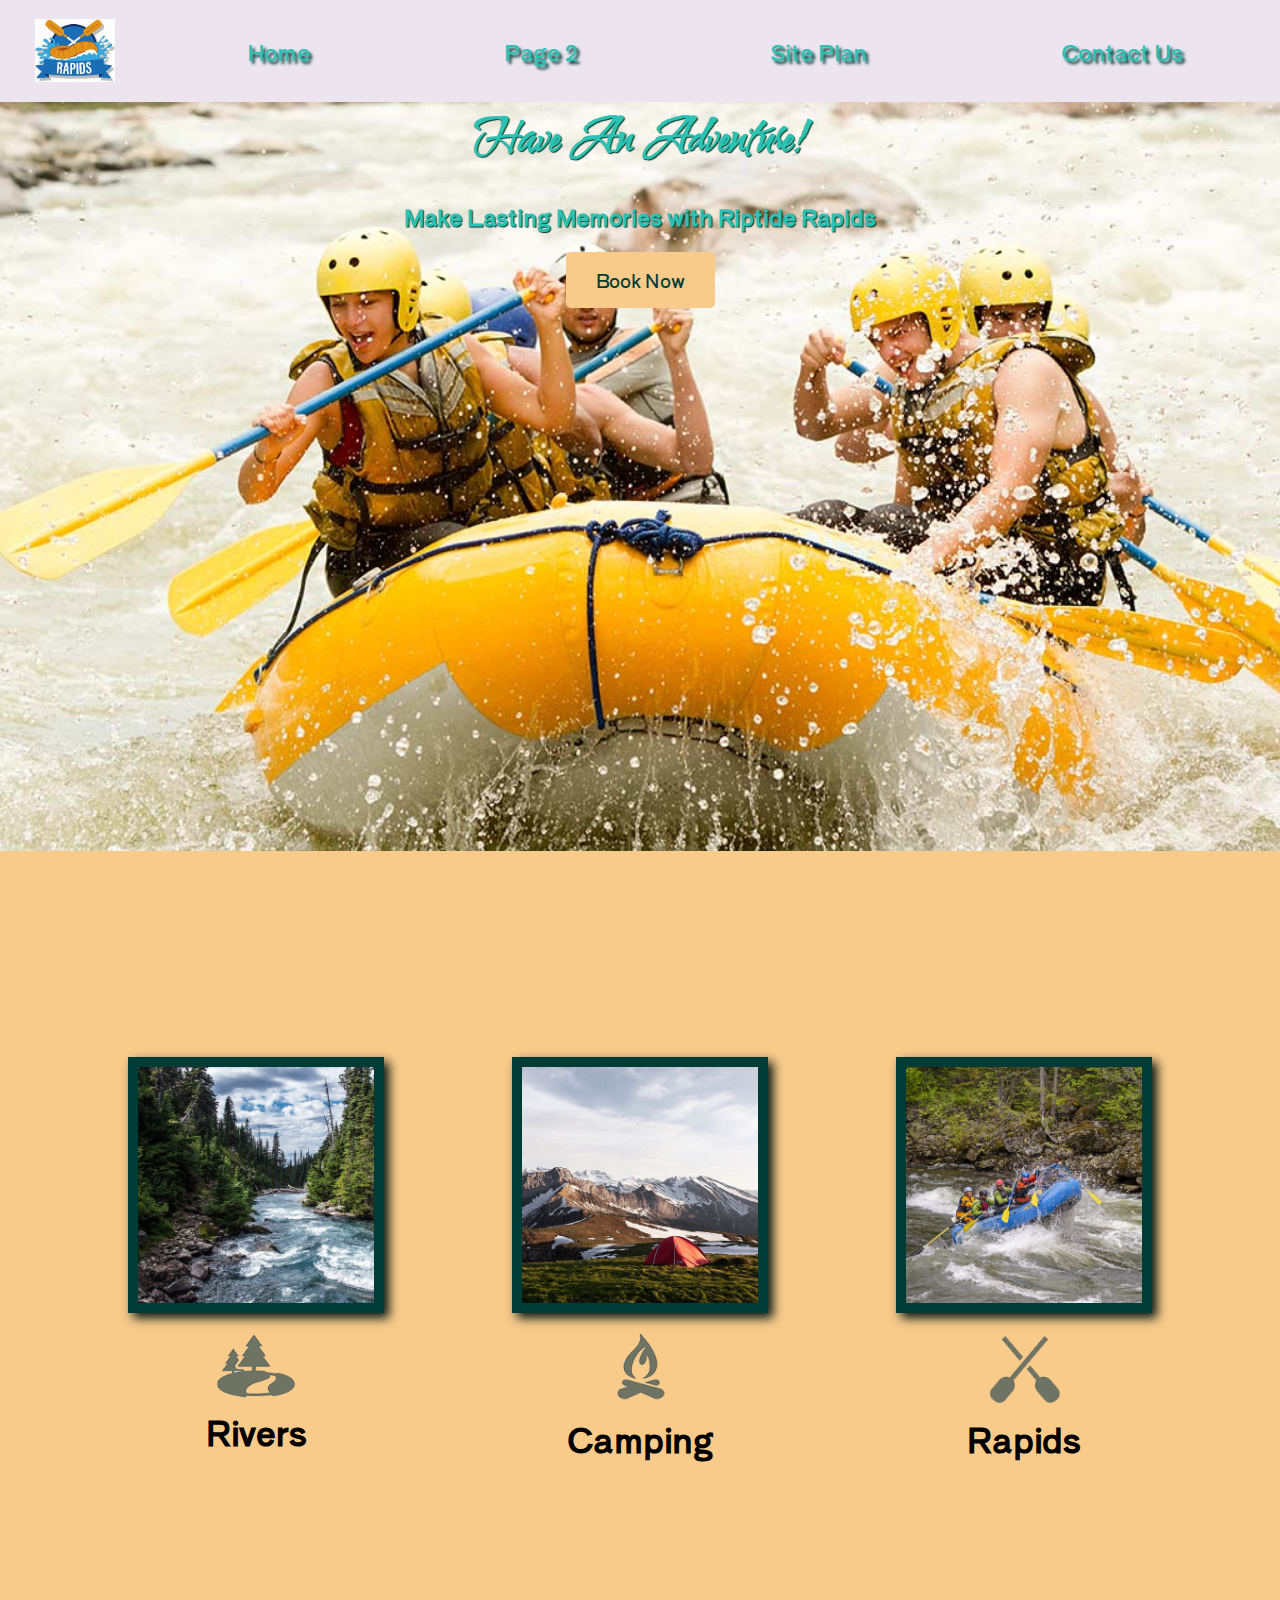
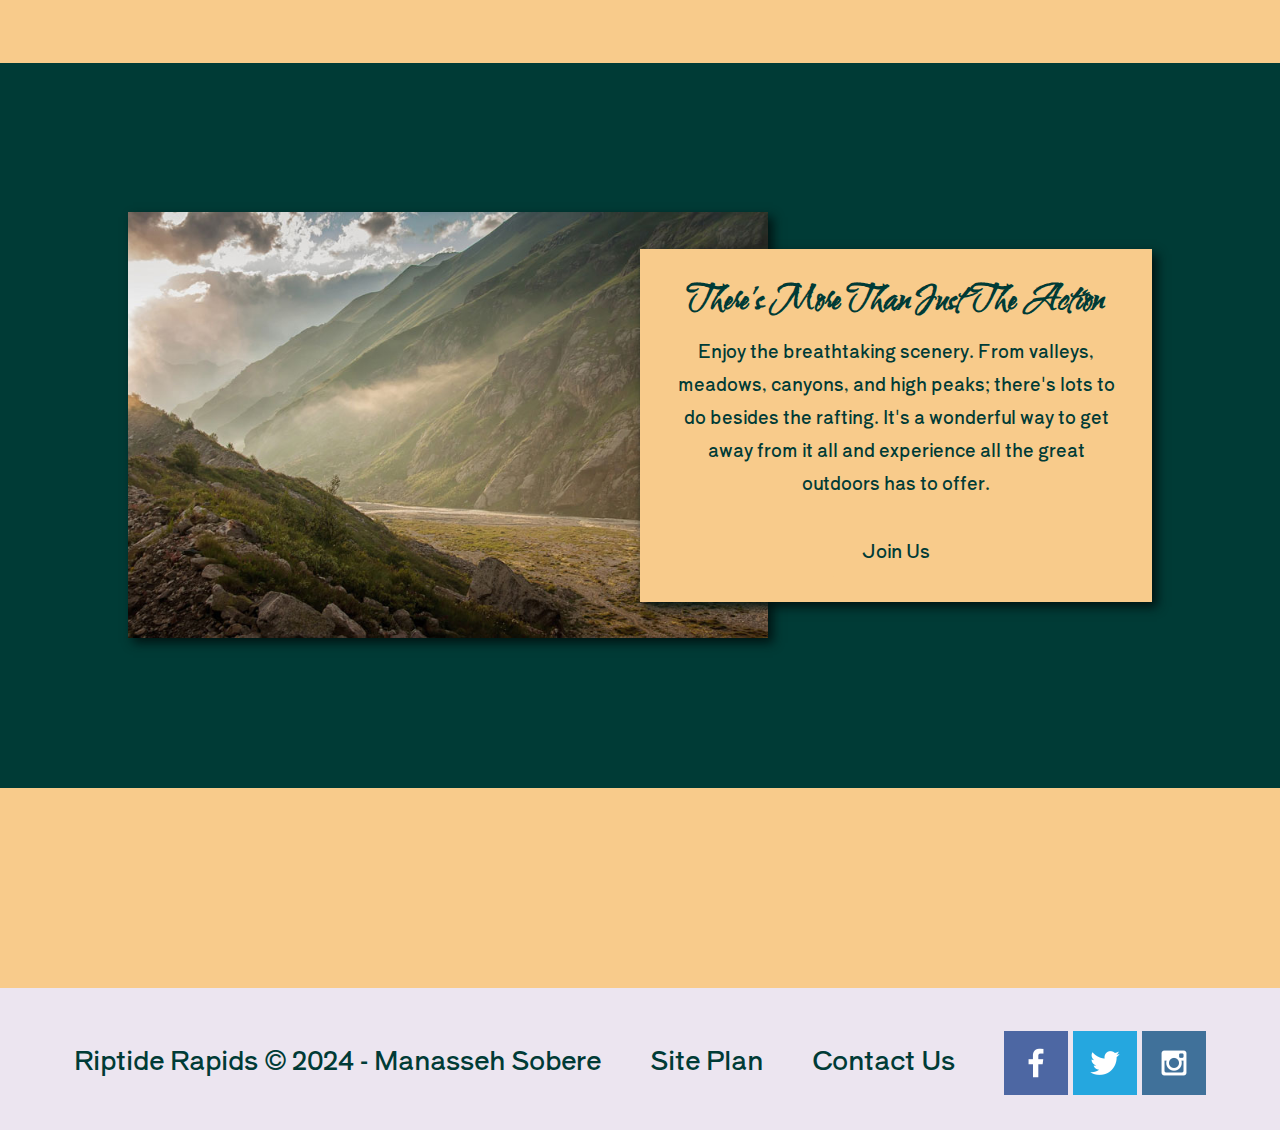
==== commit dc68b8cc: "added page 2 to wwr" ====
--- a/wwr/index.html
+++ b/wwr/index.html
@@ -14,7 +14,7 @@
                 </a>   
                 <nav>
                     <a href="index.html">Home</a>
-                    <a href="#">Page 2</a>
+                    <a href="faqs.html">Page 2</a>
                     <a href="site-plan-rafting.html">Site Plan</a>
                     <a href="contactus.html">Contact Us</a>
                 </nav>
--- a/wwr/styles/style.css
+++ b/wwr/styles/style.css
@@ -155,7 +155,7 @@
 
 #background{
     height: 725px;
-    background-color: #F8CB8B;
+    background-color: #003B36;
     grid-column: 1/11;
     grid-row: 4/9;
 }
@@ -230,6 +230,46 @@
     padding-top: 15px;
 }
 
+
+
+/* FAQ Page 2 */
+body header{
+    background-color: #ECE5F0;
+    margin: 0;
+    padding: 0;
+}
+
+#faq-header{
+    
+    text-align: center;
+    font-family: 'Water Brush', 'Brush Script MT', serif;
+    font-size: 2.5em;
+    color: #003B36;
+
+}
+
+.faq-green{
+    background-color: #003B36;
+    color: #F8CB8B;
+}
+
+.faq-img{
+    float: right;  
+    margin-left: 25px;
+    width: 200px; 
+    height: 200px; 
+}
+
+.faq-orange{
+    background-color: #F8CB8B;
+    color: #003B36;
+   }
+
+dt{
+    font-weight: bold;
+}
+
+
 @media screen and (max-width: 900px) {
     #hero, .home-grid {
         display: block;
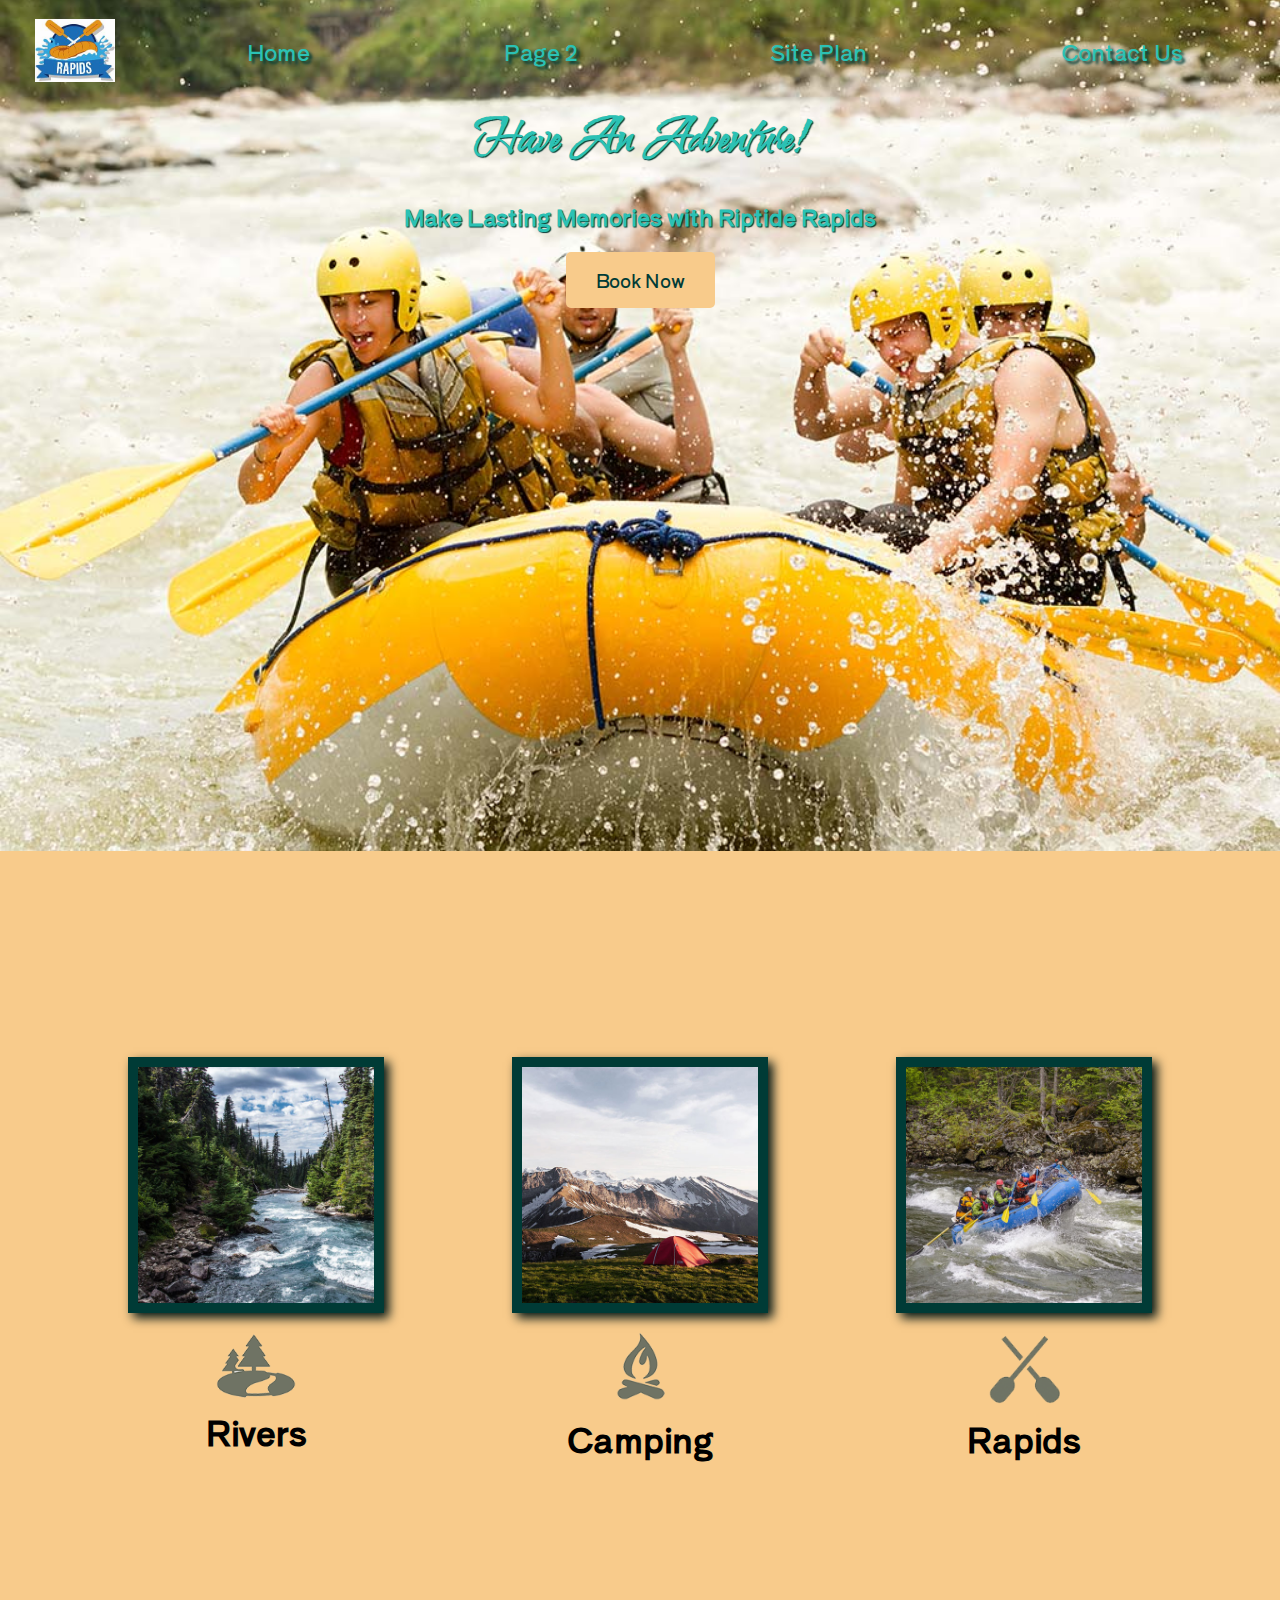
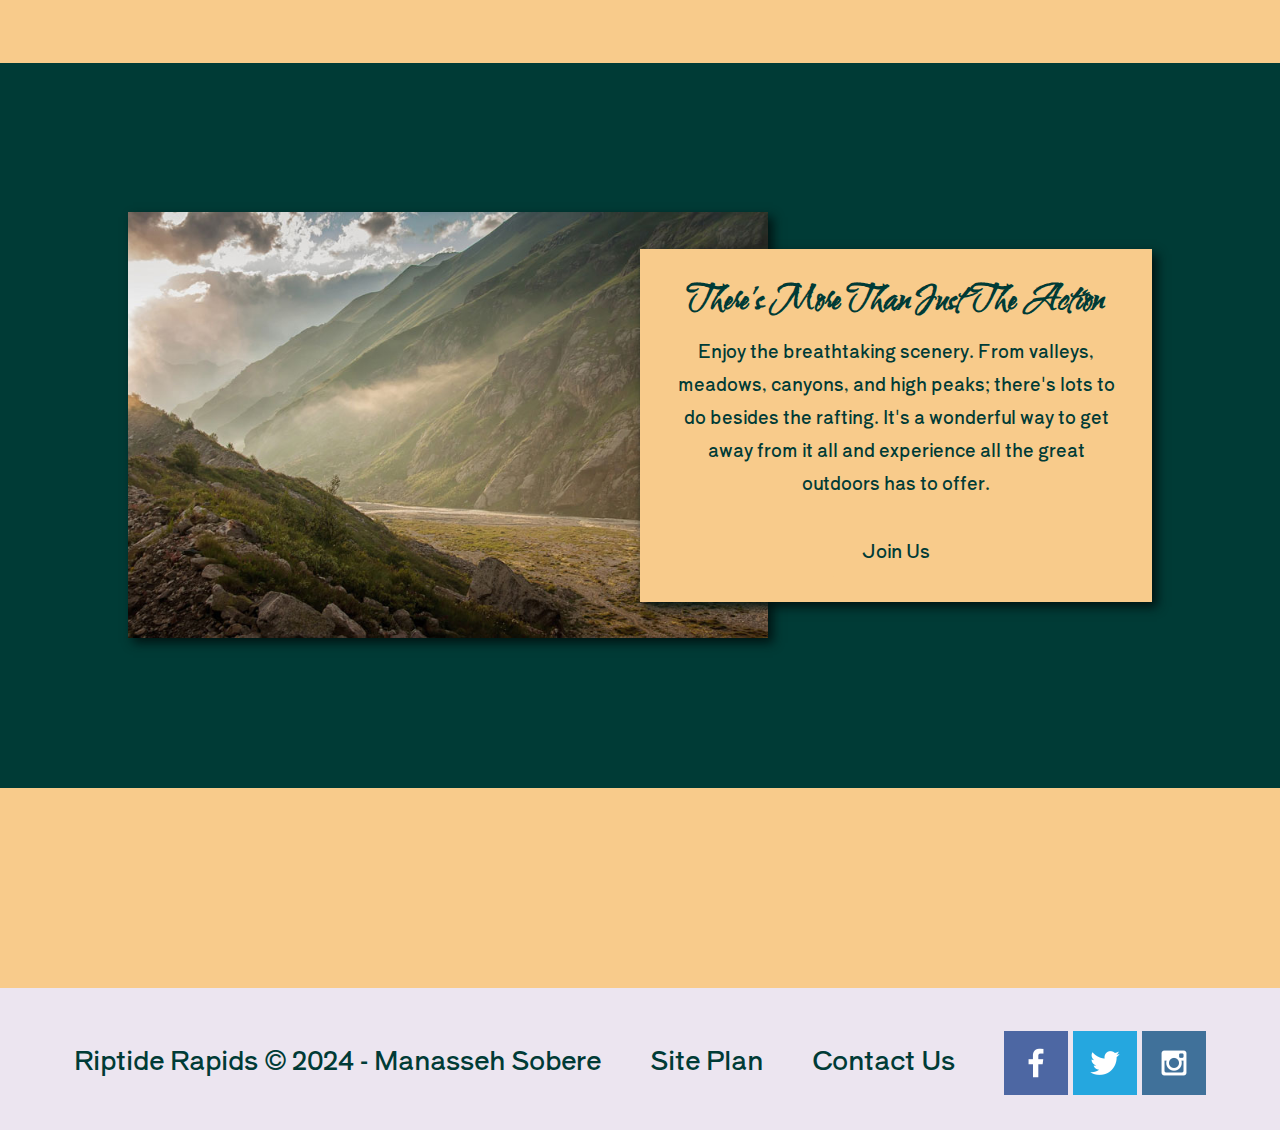
==== commit 4649331b: "contactus and xy battles pictures" ====
--- a/wwr/index.html
+++ b/wwr/index.html
@@ -12,7 +12,7 @@
                 <a id="logo_link" href="index.html" > 
                     <img class="logo" src="images/rapids_crossedoars.jpeg" alt="Riptide Rapids Logo">
                 </a>   
-                <nav>
+                <nav id="homehead">
                     <a href="index.html">Home</a>
                     <a href="faqs.html">Page 2</a>
                     <a href="site-plan-rafting.html">Site Plan</a>
--- a/wwr/styles/style.css
+++ b/wwr/styles/style.css
@@ -38,13 +38,17 @@
     justify-content: space-around;
 }
 
+#homehead {
+    text-shadow: 3px 3px 3px #003B36;
+    
+ }
 
 nav a{
     text-align: center;
     color:  #2bc1b4;
-    text-shadow: 3px 3px 3px #003B36;
+    padding: 35px;
     text-decoration: none;
-    padding: 35px;
+
 }
 
 nav a:hover{
@@ -233,41 +237,132 @@
 
 
 /* FAQ Page 2 */
-body header{
+#faq-header{
     background-color: #ECE5F0;
     margin: 0;
     padding: 0;
 }
 
-#faq-header{
-    
-    text-align: center;
+.faq-body{
+    text-align: center;
+}
+
+#faq-heading{
     font-family: 'Water Brush', 'Brush Script MT', serif;
     font-size: 2.5em;
     color: #003B36;
-
+    text-align: center;
 }
 
 .faq-green{
     background-color: #003B36;
     color: #F8CB8B;
+    padding: 50px;
+    margin: auto;
+    text-align: center;
 }
 
 .faq-img{
-    float: right;  
-    margin-left: 25px;
-    width: 200px; 
-    height: 200px; 
+    float: right; 
+    padding: 15px;
+    margin: 15px; 
+    width: 350px; 
+    height: 300px; 
 }
 
 .faq-orange{
     background-color: #F8CB8B;
     color: #003B36;
+    padding: 50px;
+    margin: auto;
+    text-align: center;
    }
 
 dt{
     font-weight: bold;
 }
+
+/* Contact Us Page */
+body {
+    /* Center the form on the page */
+    text-align: center;
+  }
+  
+  form {
+    display: inline-block;
+    /* Form outline */
+    padding: 1em;
+    border: 1px solid #ccc;
+    border-radius: 1em;
+  }
+  
+  ul {
+    list-style: none;
+    padding: 0;
+    margin: 0;
+  }
+  
+  form li + li {
+    margin-top: 1em;
+  }
+  
+  label {
+    /* Uniform size & alignment */
+    display: inline-block;
+    min-width: 90px;
+    text-align: right;
+  }
+  
+  input,
+  textarea {
+    /* To make sure that all text fields have the same font settings
+       By default, textareas have a monospace font */
+    font: 1em sans-serif;
+    /* Uniform text field size */
+    width: 300px;
+    box-sizing: border-box;
+    /* Match form field borders */
+    border: 1px solid #999;
+  }
+  
+  input:focus,
+  textarea:focus {
+    /* Additional highlight for focused elements */
+    border-color: #000;
+  }
+  
+  textarea {
+    /* Align multiline text fields with their labels */
+    vertical-align: top;
+    /* Provide space to type some text */
+    height: 5em;
+  }
+  
+  .button {
+    /* Align buttons with the text fields */
+    padding-left: 90px; /* same size as the label elements */
+  }
+  
+  button {
+    /* This extra margin represent roughly the same space as the space
+       between the labels and their text fields */
+    margin-left: 0.5em;
+  }
+
+  #feedback {
+    background-color: antiquewhite;
+    position: absolute;
+    top: 0;
+    left: 0;
+    right: 0;
+    padding: .5em;
+    /* make this element invisible until we are ready for it */
+    display: none;      
+}
+.moveDown {
+    margin-top: 3em;
+}
+
 
 
 @media screen and (max-width: 900px) {
